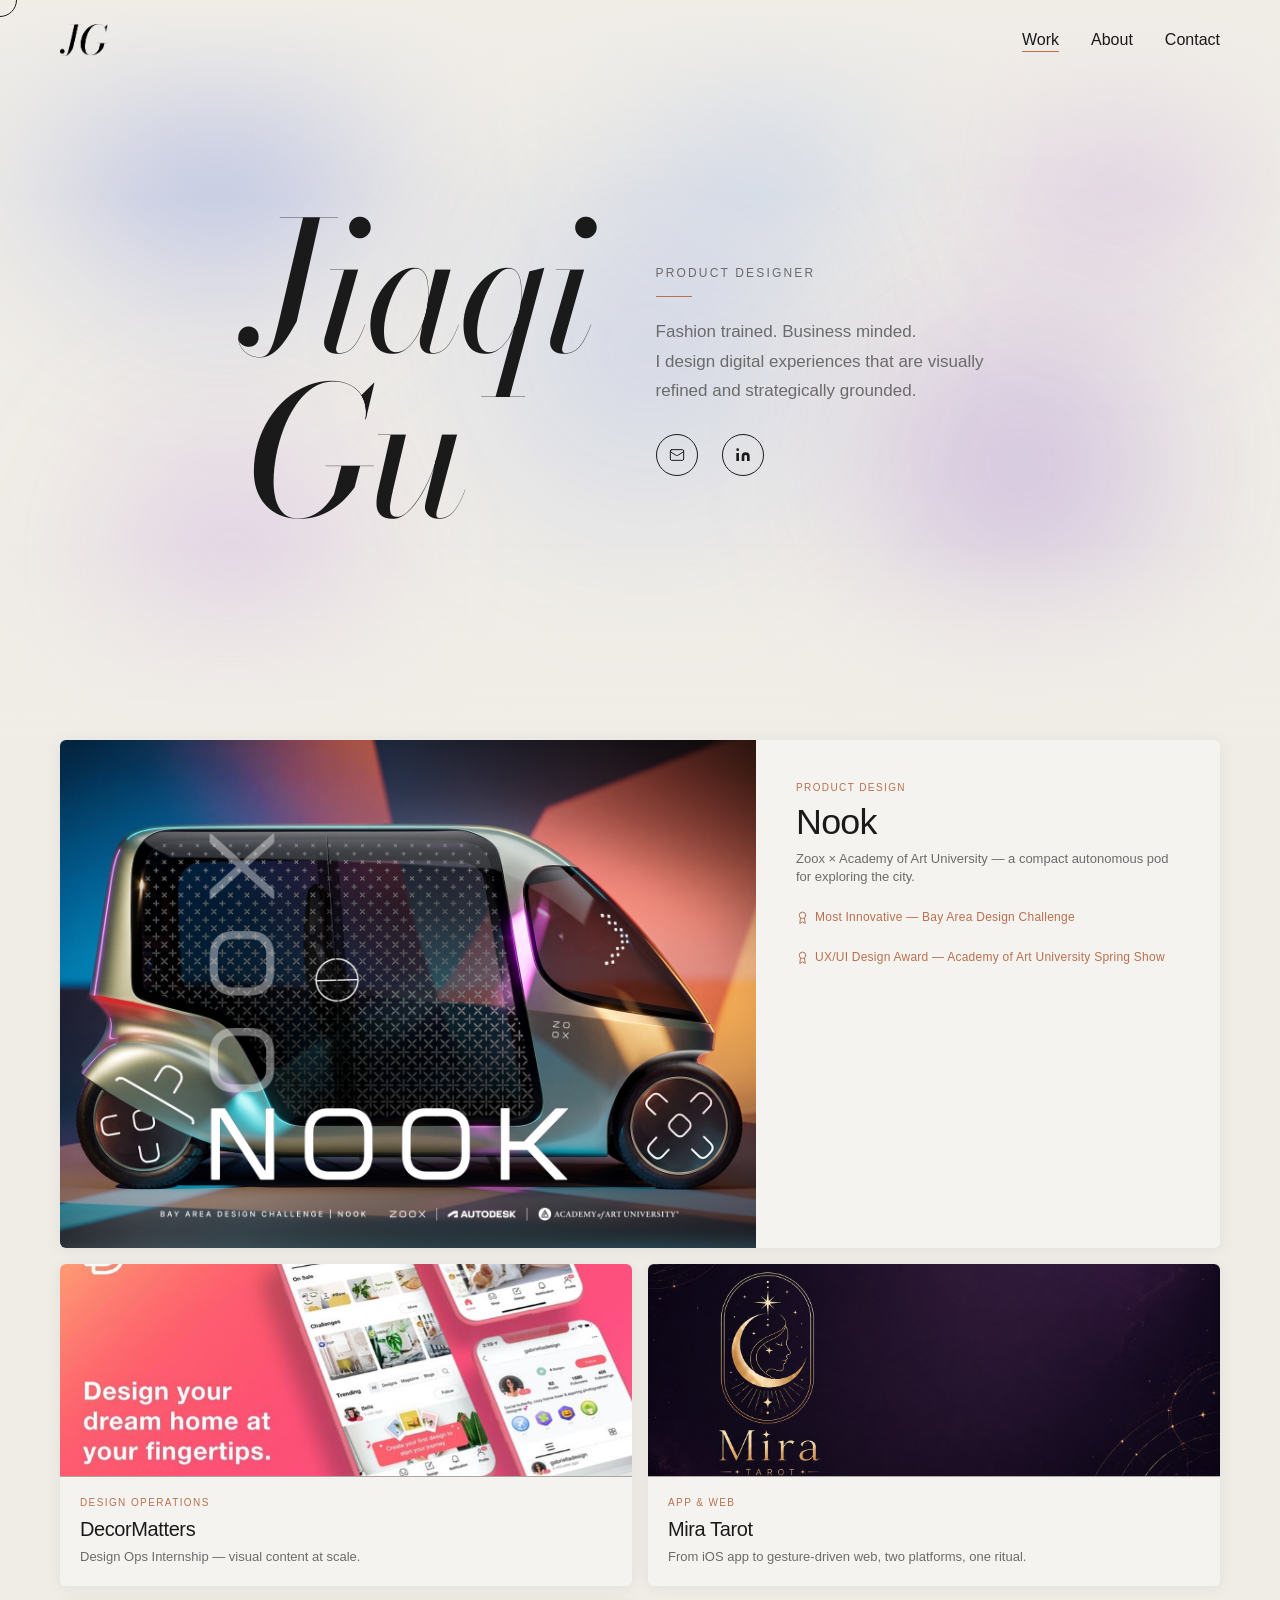
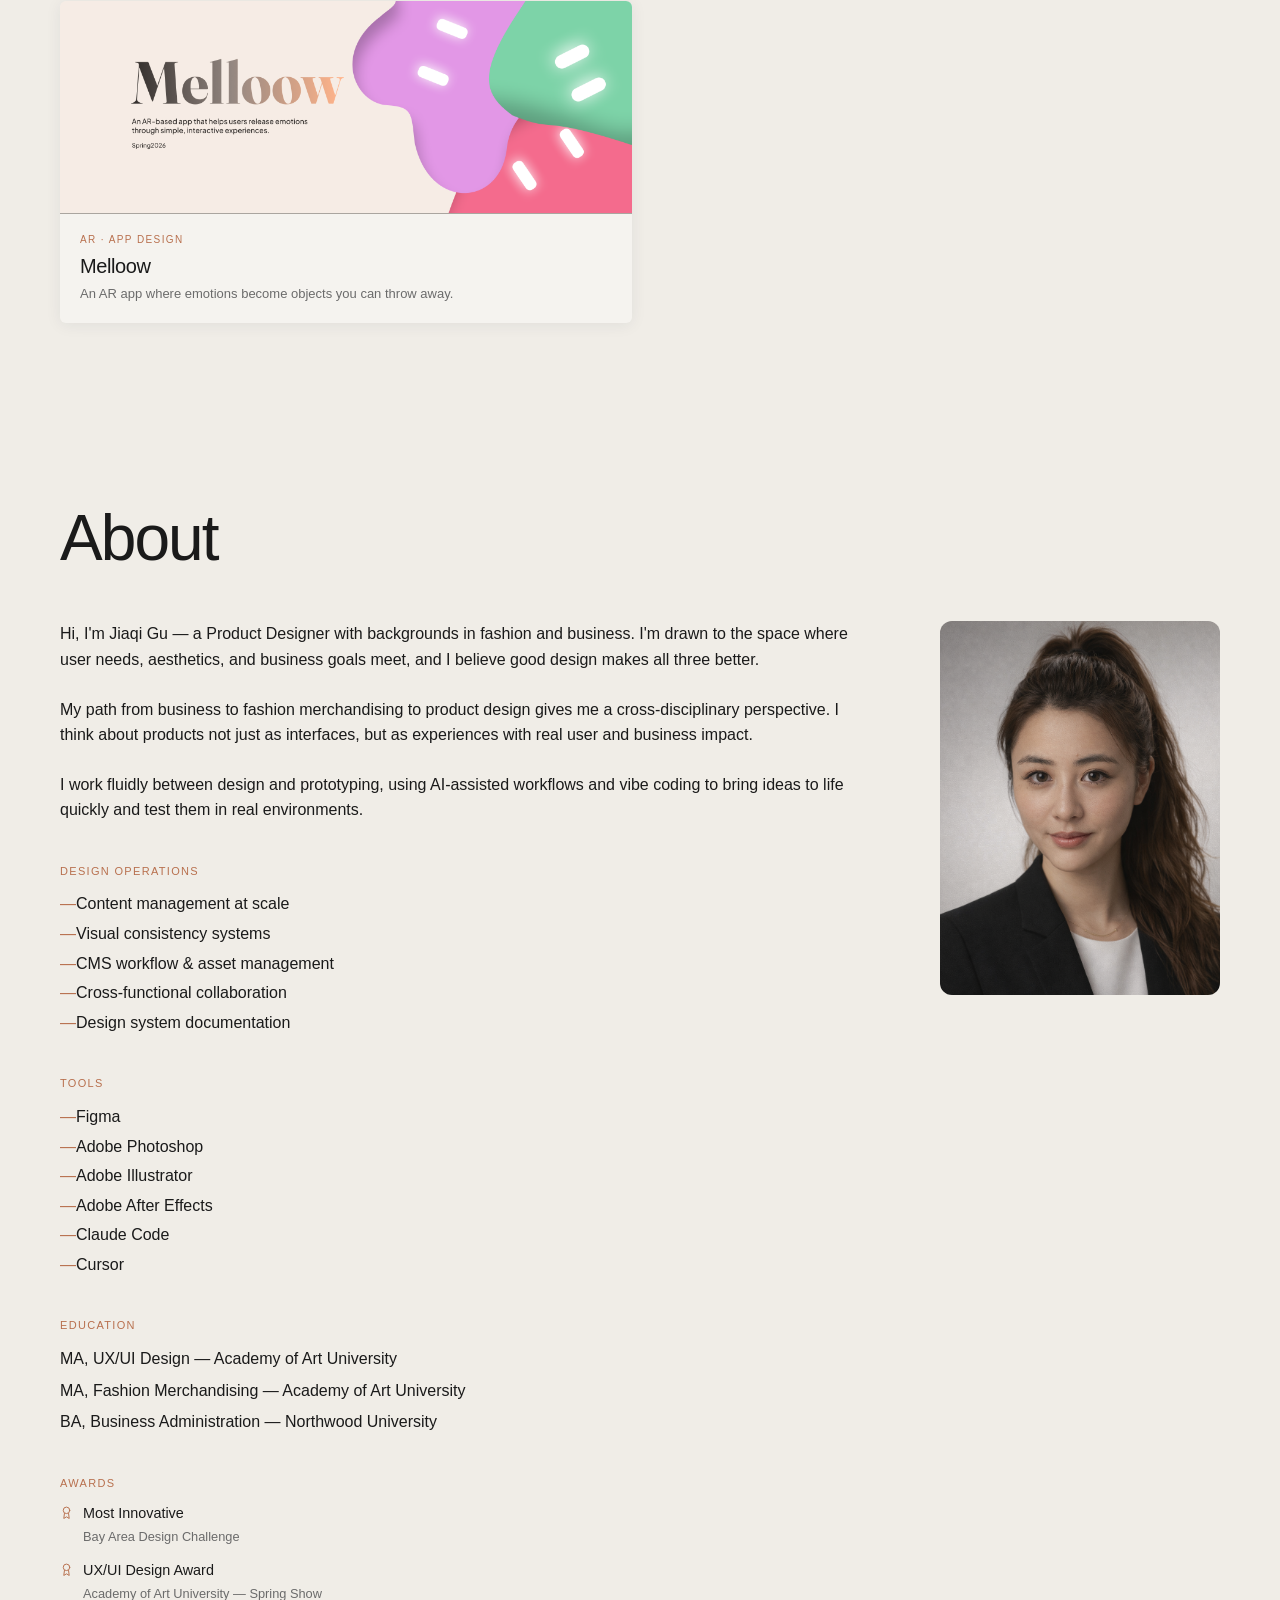
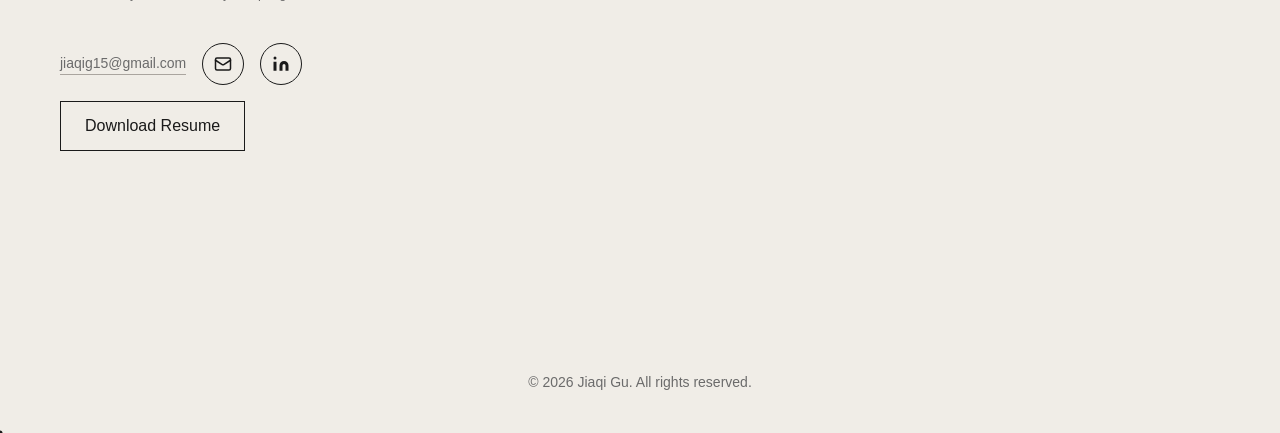
==== index.html @ 01f1fbd5 "Initial commit: portfolio website with hero grass/flower trail effect Co-Authored-By: Claude Sonnet " ====
<!DOCTYPE html>
<html lang="en">
<head>
    <meta charset="UTF-8">
    <meta name="viewport" content="width=device-width, initial-scale=1.0">
    <title>Jiaqi Gu — Product Designer</title>
    <link rel="icon" type="image/png" href="images/favicon.png">
    <link rel="preconnect" href="https://fonts.googleapis.com">
    <link rel="preconnect" href="https://fonts.gstatic.com" crossorigin>
    <link rel="stylesheet" href="https://fonts.googleapis.com/css2?family=Bodoni+Moda:ital,opsz,wght@1,6..96,300;1,6..96,400&display=swap">
<link rel="stylesheet" href="styles.css">
</head>
<body>
    <!-- Navigation -->
    <nav class="navbar">
        <div class="container">
            <div class="nav-brand">
                <a href="index.html"><img src="images/logo.png" alt="Jiaqi Gu" class="nav-logo"></a>
            </div>
            <ul class="nav-menu">
                <li><a href="index.html" class="nav-link" data-section="work">Work</a></li>
                <li><a href="index.html#about" class="nav-link" data-section="about">About</a></li>
                <li><a href="https://mail.google.com/mail/?view=cm&fs=1&to=jiaqig15@gmail.com" target="_blank" class="nav-link">Contact</a></li>
            </ul>
            <div class="hamburger">
                <span></span>
                <span></span>
                <span></span>
            </div>
        </div>
    </nav>

    <!-- Hero (full-width, outside container) -->
    <div class="hero-section">
        <div class="hero-inner container">
                    <div class="hero-left">
                        <h1 class="hero-name">Jiaqi<br>Gu</h1>
                    </div>
                    <div class="hero-right">
                        <p class="hero-role-label">Product Designer</p>
                        <div class="hero-rule"></div>
                        <p class="hero-bio">Fashion trained. Business minded.<br>I design digital experiences that are visually refined and strategically grounded.</p>
                        <div class="social-links">
                            <a href="https://mail.google.com/mail/?view=cm&fs=1&to=jiaqig15@gmail.com" target="_blank" class="about-icon-link" aria-label="Email">
                                <svg width="16" height="16" viewBox="0 0 24 24" fill="none" stroke="currentColor" stroke-width="1.5" stroke-linecap="round" stroke-linejoin="round">
                                    <rect x="2" y="4" width="20" height="16" rx="2"/>
                                    <path d="m22 7-8.97 5.7a1.94 1.94 0 0 1-2.06 0L2 7"/>
                                </svg>
                            </a>
                            <a href="https://www.linkedin.com/in/jiaqi-gu-3b316827a" target="_blank" class="about-icon-link" aria-label="LinkedIn">
                                <svg width="16" height="16" viewBox="0 0 24 24" fill="currentColor">
                                    <path d="M16 8a6 6 0 0 1 6 6v7h-4v-7a2 2 0 0 0-2-2 2 2 0 0 0-2 2v7h-4v-7a6 6 0 0 1 6-6z"/>
                                    <rect x="2" y="9" width="4" height="12"/>
                                    <circle cx="4" cy="4" r="2"/>
                                </svg>
                            </a>
                        </div>
                    </div>
                </div>
        </div>
    </div>

    <!-- Work Section -->
    <main class="work-section" id="work">
        <div class="container">
            <div class="work-list show-all-grid">
                <!-- App Design (featured – full row) -->
                <div class="work-category work-category-featured" data-category="app-design">
                    <h3 class="work-category-title" style="display: none;">App Design</h3>
                    <div class="work-item-full">
                        <article class="work-item work-item-with-media work-item-featured">
                            <a href="project-1.html" class="work-link work-link-row">
                                <div class="work-item-media-container" style="background-image: url('images/zoox.png');"></div>
                                <div class="work-item-content-container work-item-content-featured">
                                    <span class="work-item-tag">Product Design</span>
                                    <h2 class="work-item-title">Nook</h2>
                                    <p class="work-item-subtitle">Zoox × Academy of Art University — a compact autonomous pod for exploring the city.</p>
                                    <div class="work-item-award">
                                        <svg width="13" height="13" viewBox="0 0 24 24" fill="none" stroke="currentColor" stroke-width="1.8" stroke-linecap="round" stroke-linejoin="round"><circle cx="12" cy="8" r="6"/><path d="M8.21 13.89L7 23l5-3 5 3-1.21-9.12"/></svg>
                                        Most Innovative — Bay Area Design Challenge
                                    </div>
                                    <div class="work-item-award">
                                        <svg width="13" height="13" viewBox="0 0 24 24" fill="none" stroke="currentColor" stroke-width="1.8" stroke-linecap="round" stroke-linejoin="round"><circle cx="12" cy="8" r="6"/><path d="M8.21 13.89L7 23l5-3 5 3-1.21-9.12"/></svg>
                                        UX/UI Design Award — Academy of Art University Spring Show
                                    </div>
                                </div>
                            </a>
                        </article>
                    </div>
                </div>

                <!-- Web Design -->
                <div class="work-category" data-category="web-design">
                    <h3 class="work-category-title" style="display: none;">Web Design</h3>
                    <div class="work-item-full">
                        <article class="work-item work-item-with-media">
                            <a href="project-2.html" class="work-link work-link-column">
                                <div class="work-item-media-container" style="background-image: url('images/decormatters.png');"></div>
                                <div class="work-item-content-container">
                                    <span class="work-item-tag">Design Operations</span>
                                    <h2 class="work-item-title">DecorMatters</h2>
                                    <p class="work-item-subtitle">Design Ops Internship — visual content at scale.</p>
                                </div>
                            </a>
                        </article>
                    </div>
                </div>

                <!-- Rebranding -->
                <div class="work-category" data-category="rebranding">
                    <h3 class="work-category-title" style="display: none;">Rebranding</h3>
                    <div class="work-item-full">
                        <article class="work-item work-item-with-media">
                            <a href="project-3.html" class="work-link work-link-column">
                                <div class="work-item-media-container" style="background-image: url('images/tarot.png');"></div>
                                <div class="work-item-content-container">
                                    <span class="work-item-tag">App & Web</span>
                                    <h2 class="work-item-title">Mira Tarot</h2>
                                    <p class="work-item-subtitle">From iOS app to gesture-driven web, two platforms, one ritual.</p>
                                </div>
                            </a>
                        </article>
                    </div>
                </div>

                <!-- Web Design 2 -->
                <div class="work-category" data-category="web-design">
                    <h3 class="work-category-title" style="display: none;">Web Design</h3>
                    <div class="work-item-full">
                        <article class="work-item work-item-with-media">
                            <a href="project-4.html" class="work-link work-link-column">
                                <div class="work-item-media-container" style="background-image: url('images/emotional.png');"></div>
                                <div class="work-item-content-container">
                                    <span class="work-item-tag">AR · App Design</span>
                                    <h2 class="work-item-title">Melloow</h2>
                                    <p class="work-item-subtitle">An AR app where emotions become objects you can throw away.</p>
                                </div>
                            </a>
                        </article>
                    </div>
                </div>

            </div>
        </div>
    </main>

    <!-- About Section -->
    <section class="page-section" id="about">
        <div class="container">
            <h1 class="page-title about-fade" style="transition-delay:0s">About</h1>

            <div class="about-layout">
                <div class="about-text-col">
                    <p class="about-text about-fade" style="transition-delay:0.15s">
                        Hi, I'm Jiaqi Gu — a Product Designer with backgrounds in fashion and business. I'm drawn to the space where user needs, aesthetics, and business goals meet, and I believe good design makes all three better.
                    </p>
                    <p class="about-text about-fade" style="transition-delay:0.25s">
                        My path from business to fashion merchandising to product design gives me a cross-disciplinary perspective. I think about products not just as interfaces, but as experiences with real user and business impact.
                    </p>
                    <p class="about-text about-fade" style="transition-delay:0.35s">
                        I work fluidly between design and prototyping, using AI-assisted workflows and vibe coding to bring ideas to life quickly and test them in real environments.
                    </p>

                    <div class="about-section about-fade" style="transition-delay:0.45s">
                        <p class="about-section-label">Design Operations</p>
                        <ul class="about-tools-list">
                            <li>Content management at scale</li>
                            <li>Visual consistency systems</li>
                            <li>CMS workflow & asset management</li>
                            <li>Cross-functional collaboration</li>
                            <li>Design system documentation</li>
                        </ul>
                    </div>

                    <div class="about-section about-fade" style="transition-delay:0.45s">
                        <p class="about-section-label">Tools</p>
                        <ul class="about-tools-list">
                            <li>Figma</li>
                            <li>Adobe Photoshop</li>
                            <li>Adobe Illustrator</li>
                            <li>Adobe After Effects</li>
                            <li>Claude Code</li>
                            <li>Cursor</li>
                        </ul>
                    </div>

                    <div class="about-section about-fade" style="transition-delay:0.55s">
                        <p class="about-section-label">Education</p>
                        <p class="about-edu-item">MA, UX/UI Design — Academy of Art University</p>
                        <p class="about-edu-item">MA, Fashion Merchandising — Academy of Art University</p>
                        <p class="about-edu-item">BA, Business Administration — Northwood University</p>
                    </div>

                    <div class="about-section about-fade" style="transition-delay:0.60s">
                        <p class="about-section-label">Awards</p>
                        <div class="about-award-item">
                            <svg width="13" height="13" viewBox="0 0 24 24" fill="none" stroke="var(--accent)" stroke-width="1.8" stroke-linecap="round" stroke-linejoin="round"><circle cx="12" cy="8" r="6"/><path d="M8.21 13.89L7 23l5-3 5 3-1.21-9.12"/></svg>
                            <div>
                                <p class="about-award-title">Most Innovative</p>
                                <p class="about-award-sub">Bay Area Design Challenge</p>
                            </div>
                        </div>
                        <div class="about-award-item">
                            <svg width="13" height="13" viewBox="0 0 24 24" fill="none" stroke="var(--accent)" stroke-width="1.8" stroke-linecap="round" stroke-linejoin="round"><circle cx="12" cy="8" r="6"/><path d="M8.21 13.89L7 23l5-3 5 3-1.21-9.12"/></svg>
                            <div>
                                <p class="about-award-title">UX/UI Design Award</p>
                                <p class="about-award-sub">Academy of Art University — Spring Show</p>
                            </div>
                        </div>
                    </div>

                    <div class="about-contact about-fade" style="transition-delay:0.65s">
                        <a href="https://mail.google.com/mail/?view=cm&fs=1&to=jiaqig15@gmail.com" target="_blank" class="about-email">jiaqig15@gmail.com</a>
                        <a href="https://mail.google.com/mail/?view=cm&fs=1&to=jiaqig15@gmail.com" target="_blank" class="about-icon-link" aria-label="Email">
                            <svg width="18" height="18" viewBox="0 0 24 24" fill="none" stroke="currentColor" stroke-width="2" stroke-linecap="round" stroke-linejoin="round">
                                <rect x="2" y="4" width="20" height="16" rx="2"/>
                                <path d="m22 7-8.97 5.7a1.94 1.94 0 0 1-2.06 0L2 7"/>
                            </svg>
                        </a>
                        <a href="https://www.linkedin.com/in/jiaqi-gu-3b316827a" target="_blank" class="about-icon-link" aria-label="LinkedIn">
                            <svg width="18" height="18" viewBox="0 0 24 24" fill="currentColor">
                                <path d="M16 8a6 6 0 0 1 6 6v7h-4v-7a2 2 0 0 0-2-2 2 2 0 0 0-2 2v7h-4v-7a6 6 0 0 1 6-6z"/>
                                <rect x="2" y="9" width="4" height="12"/>
                                <circle cx="4" cy="4" r="2"/>
                            </svg>
                        </a>
                    </div>

                    <div class="resume-download about-fade" style="transition-delay:0.75s">
                        <a href="images/jiaqi_gu_resume.pdf" class="btn" download>Download Resume</a>
                    </div>
                </div>
                <div class="about-photo-col about-fade" style="transition-delay:0.25s">
                    <img src="images/me.PNG" alt="Jiaqi Gu" class="about-photo">
                </div>
            </div>
        </div>
    </section>

    <!-- Footer -->
    <footer class="footer">
        <div class="container">
            <p>© <span id="current-year">2024</span> Jiaqi Gu. All rights reserved.</p>
        </div>
    </footer>

    <script src="script.js"></script>
</body>
</html>
---- styles.css ----
/* Awards list in About */
.about-award-item {
    display: flex;
    align-items: flex-start;
    gap: 10px;
    margin-bottom: 14px;
}

.about-award-item svg {
    margin-top: 3px;
    flex-shrink: 0;
}

.about-award-title {
    font-size: 0.9rem;
    font-weight: 500;
    color: var(--text-primary);
    margin-bottom: 2px;
}

.about-award-sub {
    font-size: 0.8rem;
    color: var(--text-secondary);
}

/* Custom cursor */
body, a, button { cursor: none; }

.cursor-dot {
    position: fixed;
    width: 5px;
    height: 5px;
    background: var(--text-primary);
    border-radius: 50%;
    pointer-events: none;
    z-index: 9999;
    transform: translate(-50%, -50%);
    transition: opacity 0.3s, transform 0.15s ease;
}

.cursor-dot.hidden { transform: translate(-50%, -50%) scale(0); }

.cursor-ring {
    position: fixed;
    width: 34px;
    height: 34px;
    border: 1.5px solid var(--text-primary);
    border-radius: 50%;
    pointer-events: none;
    z-index: 9998;
    transform: translate(-50%, -50%);
    display: flex;
    align-items: center;
    justify-content: center;
    overflow: hidden;
    transition: width  0.35s cubic-bezier(0.23, 1, 0.32, 1),
                height 0.35s cubic-bezier(0.23, 1, 0.32, 1),
                background 0.35s ease,
                border-color 0.35s ease,
                opacity 0.3s;
}

.cursor-ring.view {
    width: 80px;
    height: 80px;
    background: transparent;
}

.cursor-ring.hover {
    width: 48px;
    height: 48px;
}

.cursor-label {
    font-size: 11px;
    font-weight: 500;
    letter-spacing: 0.06em;
    color: var(--text-primary);
    opacity: 0;
    transition: opacity 0.2s ease;
    white-space: nowrap;
    text-transform: uppercase;
}

.cursor-ring.view .cursor-label { opacity: 1; }

/* Award badge on work card */
.work-item-award {
    display: inline-flex;
    align-items: center;
    gap: 6px;
    margin-top: 16px;
    font-size: 0.75rem;
    color: var(--accent);
    letter-spacing: 0.02em;
}

/* Particle canvas */
.particle-canvas {
    position: absolute;
    inset: 0;
    pointer-events: none;
    z-index: 2;
}

/* Holographic shimmer overlay */
.holo-overlay {
    position: absolute;
    inset: 0;
    pointer-events: none;
    opacity: 0;
    border-radius: inherit;
    z-index: 2;
    mix-blend-mode: screen;
    transition: opacity 0.4s ease;
}

/* Card 3D tilt */
.work-item {
    will-change: transform;
    transform-style: preserve-3d;
}

.card-shine {
    position: absolute;
    inset: 0;
    border-radius: inherit;
    pointer-events: none;
    opacity: 0;
    transition: opacity 0.35s ease;
    z-index: 3;
}

/* Reset and Base Styles */
* {
    margin: 0;
    padding: 0;
    box-sizing: border-box;
}

@keyframes pageFadeIn {
    from { opacity: 0; }
    to   { opacity: 1; }
}

body {
    animation: pageFadeIn 0.25s ease;
}


:root {
    /* Color Variables */
    --text-primary: #1A1A1A;
    --text-secondary: #6B6B6B;
    --text-light: #AAA59F;
    --bg-primary: #F0EDE7;
    --accent: #B8704E;
    
    /* Font Variables */
    --font-heading: 'Geist', -apple-system, BlinkMacSystemFont, 'Segoe UI', Roboto, sans-serif;
    --font-body: 'Geist', -apple-system, BlinkMacSystemFont, 'Segoe UI', Roboto, 'Helvetica Neue', Arial, sans-serif;
}


html {
    scroll-behavior: smooth;
}

body {
    font-family: var(--font-body);
    color: var(--text-primary);
    line-height: 1.5;
    background-color: var(--bg-primary);
    font-size: 16px;
    -webkit-font-smoothing: antialiased;
    -moz-osx-font-smoothing: grayscale;
}

/* Headings use Space Grotesk */
h1, h2, h3, h4, h5, h6,
.work-title,
.page-title,
.project-detail-title,
.project-section-title,
.nav-brand,
.work-item-title,
.work-category-title {
    font-family: var(--font-heading);
}

.container {
    max-width: 1200px;
    margin: 0 auto;
    padding: 0 20px;
}

/* Navigation */
.navbar {
    position: fixed;
    top: 0;
    left: 0;
    right: 0;
    background-color: transparent;
    z-index: 1000;
    padding: 24px 0;
    border-bottom: 1px solid transparent;
    transition: background-color 0.4s ease, border-color 0.3s ease;
}

@media (hover: none) {
    .navbar {
        background-color: rgba(248, 244, 240, 0.75);
        backdrop-filter: blur(12px);
        -webkit-backdrop-filter: blur(12px);
    }
}

.navbar.scrolled {
    background-color: var(--bg-primary);
    border-bottom-color: rgba(26, 26, 26, 0.1);
}

.navbar .container {
    display: flex;
    justify-content: space-between;
    align-items: center;
    padding: 0 20px;
}

.nav-brand {
    font-size: 16px;
    font-weight: 400;
    display: flex;
    align-items: center;
    gap: 16px;
}

.nav-brand a {
    color: var(--text-primary);
    text-decoration: none;
    display: flex;
    align-items: center;
}

.nav-logo {
    height: 32px;
    width: auto;
    display: block;
}


.nav-menu {
    display: flex;
    list-style: none;
    gap: 32px;
}

.nav-link {
    text-decoration: none;
    color: var(--text-primary);
    font-weight: 400;
    font-size: 16px;
    position: relative;
}

.nav-link::after {
    content: '';
    position: absolute;
    bottom: -4px;
    left: 0;
    width: 0;
    height: 1px;
    background-color: var(--text-primary);
    transition: width 0.2s ease;
}

.nav-link:hover::after,
.nav-link.active::after {
    width: 100%;
    background-color: var(--accent);
}

.hamburger {
    display: none;
    flex-direction: column;
    cursor: pointer;
    gap: 4px;
}

.hamburger span {
    width: 24px;
    height: 1px;
    background-color: var(--text-primary);
    transition: all 0.3s ease;
}

/* Page fade-in on load */
main {
    animation: page-fade-in 0.35s ease both;
}

@keyframes page-fade-in {
    from { opacity: 0; }
    to   { opacity: 1; }
}

/* Work Section */
.work-section {
    padding-top: 0;
    padding-bottom: 80px;
}

.hero-section {
    display: flex;
    align-items: center;
    margin-bottom: 0;
    min-height: calc(100svh - 160px);
    padding: 100px 0 100px;
    position: relative;
    z-index: 0;
    overflow: hidden;
}

.hero-section::before {
    content: '';
    position: absolute;
    top: 0;
    left: 0;
    right: 0;
    height: 200px;
    background: linear-gradient(to bottom, var(--bg-primary), transparent);
    pointer-events: none;
    z-index: 4;
}

.hero-section::after {
    content: '';
    position: absolute;
    bottom: 0;
    left: 0;
    right: 0;
    height: 200px;
    background: linear-gradient(to bottom, transparent, var(--bg-primary));
    pointer-events: none;
    z-index: 4;
}

.hero-inner {
    display: grid;
    grid-template-columns: auto 380px;
    align-items: center;
    justify-content: center;
    gap: 64px;
    width: 100%;
    position: relative;
    z-index: 3;
}

.hero-name {
    font-family: 'Bodoni Moda', Georgia, serif;
    font-style: italic;
    font-weight: 300;
    font-size: clamp(80px, 14vw, 180px);
    line-height: 0.92;
    letter-spacing: -0.02em;
    color: var(--text-primary);
    animation: fade-up 0.6s ease 0.05s both;
}

.hero-role-label {
    font-size: 12px;
    font-weight: 400;
    letter-spacing: 0.18em;
    text-transform: uppercase;
    color: var(--text-secondary);
    margin-bottom: 14px;
    animation: fade-up 0.6s ease 0.2s both;
}

.hero-rule {
    width: 36px;
    height: 1px;
    background: var(--accent);
    margin-bottom: 20px;
    animation: fade-up 0.6s ease 0.28s both;
}

.hero-bio {
    font-size: 17px;
    font-weight: 400;
    color: var(--text-secondary);
    line-height: 1.75;
    margin-bottom: 28px;
    animation: fade-up 0.6s ease 0.35s both;
}

.hero-right .social-links {
    animation: fade-up 0.6s ease 0.5s both;
    justify-content: flex-start;
    margin-bottom: 0;
}

/* Gradient mesh blobs */
.hero-blob {
    position: absolute;
    border-radius: 50%;
    pointer-events: none;
    filter: blur(72px);
    z-index: 0;
    transition: filter 0.6s ease;
}

.hero-section.blob-hover .hero-blob {
    filter: blur(44px);
}

.hero-glow {
    position: absolute;
    width: 480px;
    height: 480px;
    border-radius: 50%;
    background: radial-gradient(circle, rgba(80, 110, 220, 0.10) 0%, transparent 70%);
    pointer-events: none;
    transform: translate(-50%, -50%);
    transition: opacity 0.3s ease;
    opacity: 0;
    z-index: 0;
}


.hero-content {
    max-width: 640px;
    text-align: center;
    position: relative;
    z-index: 1;
    display: none;
}

@keyframes fade-up {
    from {
        opacity: 0;
        transform: translateY(20px);
    }
    to {
        opacity: 1;
        transform: translateY(0);
    }
}

.hero-content .work-intro-name {
    animation: fade-up 0.6s ease both;
    animation-delay: 0.05s;
}

.hero-content .work-intro-role {
    animation: fade-up 0.6s ease both;
    animation-delay: 0.2s;
}

.hero-content .work-intro {
    animation: fade-up 0.6s ease both;
    animation-delay: 0.35s;
}

.hero-content .social-links {
    animation: fade-up 0.6s ease both;
    animation-delay: 0.5s;
}

.work-intro-name {
    margin-bottom: 12px;
}

.work-intro-role {
    font-size: 13px;
    font-weight: 400;
    text-transform: uppercase;
    letter-spacing: 0.12em;
    color: var(--text-secondary);
    margin-bottom: 24px;
}

p.work-intro-name strong {
    font-size: 80px;
    font-weight: 700;
    letter-spacing: -0.03em;
    line-height: 1.1;
}

.hero-photo {
    width: 300px;
    height: 300px;
    border-radius: 50%;
    object-fit: cover;
    display: block;
}

.work-title {
    font-size: 64px;
    font-weight: 400;
    margin-bottom: 24px;
    letter-spacing: -0.03em;
    line-height: 1.1;
}

.work-intro {
    font-size: 20px;
    color: var(--text-primary);
    margin-bottom: 16px;
    line-height: 1.6;
    max-width: 600px;
}

.work-intro:last-child {
    margin-bottom: 32px;
}

.work-intro strong {
    font-weight: 700;
    font-size: 20px;
}


.work-category {
    transition: opacity 0.3s ease, transform 0.3s ease;
}

.work-list {
    display: flex;
    flex-direction: column;
    gap: 48px;
}

.work-list.show-all-grid {
    display: grid !important;
    grid-template-columns: 1fr 1fr !important;
    gap: 16px !important;
}

.work-list.show-all-grid > .work-category {
    display: contents !important;
}

.work-list.show-all-grid .work-item-full,
.work-list.show-all-grid .work-category-items {
    display: contents !important;
    grid-template-columns: none !important;
    gap: 0 !important;
}

.work-list.show-all-grid article {
    display: block !important;
    width: 100% !important;
    height: 100% !important;
    grid-column: auto !important;
    grid-row: auto !important;
}

.work-list.show-all-grid .work-item {
    width: 100% !important;
    height: 100% !important;
}

.work-list.show-all-grid .work-item-featured {
    aspect-ratio: unset !important;
}

.work-item-content-featured {
    border-top: none !important;
}

.work-category {
    width: 100%;
}

.work-category-title {
    font-size: 18px;
    font-weight: 600;
    color: var(--text-primary);
    margin-bottom: 24px;
    text-transform: uppercase;
    letter-spacing: 0.1em;
}

.work-category-items {
    display: grid;
    grid-template-columns: 1fr 1fr;
    gap: 24px;
    align-items: stretch;
}

.work-list.show-all-grid .work-category-items {
    display: contents !important;
    grid-template-columns: none;
}

.work-item-full {
    display: grid;
    grid-template-columns: 1fr 1fr;
    gap: 24px;
}

.work-list.show-all-grid .work-item-full {
    display: contents !important;
    grid-template-columns: none;
}

.work-item-full > article {
    grid-column: 1;
    width: 100%;
    max-width: none;
}

.work-list.show-all-grid .work-item-full > article {
    grid-column: auto !important;
}

.work-item {
    padding: 40px;
    border: none;
    aspect-ratio: 5 / 6;
    display: flex;
    align-items: center;
    justify-content: center;
    transition: opacity 0.2s ease;
    width: 100%;
    position: relative;
    overflow: hidden;
}

.work-item:hover {
    opacity: 0.6;
}

.work-item.tilt-enabled:hover {
    opacity: 1;
}

@media (hover: none) {
    .work-item:active {
        transform: scale(0.97);
        transition: transform 0.12s ease;
    }
}

.work-item-with-media:hover {
    opacity: 1;
}

.work-item-with-media:hover .work-item-media-container {
    transform: scale(1.04);
}

.work-link {
    text-decoration: none;
    color: var(--text-primary);
    display: flex;
    align-items: center;
    justify-content: center;
    width: 100%;
    height: 100%;
    text-align: center;
}

.work-item-title {
    font-size: 18px;
    font-weight: 400;
    letter-spacing: -0.02em;
    line-height: 1.4;
    text-align: center;
    margin: 0;
    width: 100%;
}

/* Page Sections */
.page-section {
    padding-top: 100px;
    padding-bottom: 80px;
}

/* About section entrance animation */
.about-fade {
    opacity: 0;
    transform: translateY(20px);
    transition: opacity 0.6s ease, transform 0.6s ease;
}

.about-fade.visible {
    opacity: 1;
    transform: translateY(0);
}

.page-title {
    font-size: 64px;
    font-weight: 400;
    margin-bottom: 48px;
    letter-spacing: -0.03em;
    line-height: 1.1;
}

/* About Section */
.about-layout {
    display: grid;
    grid-template-columns: 1fr 280px;
    gap: 80px;
    align-items: start;
}

.about-photo {
    width: 100%;
    aspect-ratio: 3 / 4;
    object-fit: cover;
    object-position: top;
    display: block;
    border-radius: 12px;
}

.about-text {
    font-size: 16px;
    color: var(--text-primary);
    margin-bottom: 24px;
    line-height: 1.6;
}

.about-text:last-child {
    margin-bottom: 0;
}

.about-section {
    margin-top: 40px;
}

.about-section-label {
    font-size: 11px;
    font-weight: 400;
    text-transform: uppercase;
    letter-spacing: 0.12em;
    color: var(--accent);
    margin-bottom: 12px;
}

.about-tools-list {
    list-style: none;
    padding: 0;
    margin: 0;
}

.about-tools-list li {
    font-size: 16px;
    color: var(--text-primary);
    line-height: 1.6;
    padding-left: 16px;
    position: relative;
    margin-bottom: 4px;
}

.about-tools-list li::before {
    content: '—';
    position: absolute;
    left: 0;
    color: var(--accent);
}

.about-edu-item {
    font-size: 16px;
    color: var(--text-primary);
    line-height: 1.6;
    margin-bottom: 6px;
}

.about-edu-item:last-child {
    margin-bottom: 0;
}

.social-links {
    display: flex;
    gap: 24px;
    align-items: center;
    justify-content: center;
    margin-bottom: 48px;
}

.social-text-link {
    font-size: 14px;
    color: var(--text-primary);
    text-decoration: none;
    position: relative;
    transition: opacity 0.2s ease;
}

.social-text-link:hover {
    opacity: 0.6;
}

.social-text-link::after {
    content: '';
    position: absolute;
    bottom: -2px;
    left: 0;
    width: 0;
    height: 1px;
    background-color: var(--text-primary);
    transition: width 0.2s ease;
}

.social-text-link:hover::after {
    width: 100%;
}

.about-contact {
    display: flex;
    align-items: center;
    gap: 16px;
    margin-top: 40px;
}

.about-email {
    font-size: 14px;
    color: var(--text-secondary);
    text-decoration: none;
    border-bottom: 1px solid var(--text-light);
    transition: color 0.2s ease, border-color 0.2s ease;
}

.about-email:hover {
    color: var(--accent);
    border-bottom-color: var(--accent);
}

.about-icon-link {
    display: flex;
    align-items: center;
    justify-content: center;
    width: 42px;
    height: 42px;
    border: 1px solid var(--text-primary);
    border-radius: 50%;
    color: var(--text-primary);
    text-decoration: none;
    transition: background-color 0.2s ease, color 0.2s ease;
}

.about-icon-link:hover {
    background-color: var(--text-primary);
    color: var(--bg-primary);
}

.resume-download {
    margin-top: 16px;
}

@media (max-width: 768px) {
    .about-layout {
        grid-template-columns: 1fr;
        gap: 40px;
    }

    .about-photo-col {
        order: -1;
        display: flex;
        justify-content: center;
    }

    .about-photo {
        width: 160px;
        aspect-ratio: 1;
        border-radius: 50%;
    }
}



/* Buttons */
.btn {
    display: inline-block;
    padding: 12px 24px;
    text-decoration: none;
    font-weight: 400;
    font-size: 16px;
    color: var(--text-primary);
    border: 1px solid var(--text-primary);
    background-color: transparent;
    transition: background-color 0.22s ease, color 0.22s ease, transform 0.22s ease;
}

.btn:hover {
    background-color: var(--text-primary);
    color: var(--bg-primary);
    transform: translateY(-2px);
}

/* Project Detail Section */
.project-detail-section {
    padding-top: 100px;
    padding-bottom: 80px;
}

.project-detail-section .container {
    display: flex;
    flex-direction: column;
    align-items: center;
}

.project-back {
    margin-bottom: 40px;
    align-self: flex-start;
    width: 100%;
    text-align: left;
}

.back-link {
    font-size: 16px;
    color: var(--text-primary);
    text-decoration: none;
    position: relative;
}

.back-link::after {
    content: '';
    position: absolute;
    bottom: -2px;
    left: 0;
    width: 0;
    height: 1px;
    background-color: var(--text-primary);
    transition: width 0.2s ease;
}

.back-link:hover::after {
    width: 100%;
}

.project-header {
    margin-bottom: 64px;
    text-align: center;
    width: 100%;
}

.project-detail-title {
    font-size: 64px;
    font-weight: 400;
    margin-bottom: 16px;
    letter-spacing: -0.03em;
    line-height: 1.1;
    text-align: center;
}

.project-detail-subtitle {
    font-size: 18px;
    color: var(--text-secondary);
    font-weight: 400;
    letter-spacing: -0.01em;
}

.project-content {
    max-width: 100%;
    width: 100%;
    text-align: center;
}

.project-image-full {
    width: 100%;
    margin-bottom: 64px;
}

.project-image-placeholder {
    width: 100%;
    height: 400px;
    background-color: #f5f5f5;
    display: flex;
    align-items: center;
    justify-content: center;
    color: var(--text-secondary);
    font-size: 18px;
}

.project-text {
    margin-bottom: 64px;
}

.project-section-title {
    font-size: 22px;
    font-weight: 400;
    margin-bottom: 24px;
    margin-top: 48px;
    letter-spacing: -0.02em;
    text-align: center;
}

.project-section-title:first-child {
    margin-top: 0;
}

.project-paragraph {
    font-size: 16px;
    color: var(--text-primary);
    line-height: 1.6;
    margin-bottom: 24px;
    text-align: left;
}

.project-paragraph:last-child {
    margin-bottom: 0;
}

.project-list {
    font-size: 16px;
    color: var(--text-primary);
    line-height: 1.6;
    margin-bottom: 24px;
    text-align: left;
    padding-left: 24px;
    list-style-type: disc;
}

.project-list li {
    margin-bottom: 8px;
}

.project-list li:last-child {
    margin-bottom: 0;
}

.project-meta {
    display: grid;
    grid-template-columns: repeat(auto-fit, minmax(150px, 1fr));
    gap: 32px;
    padding-top: 48px;
    width: 100%;
    border-top: 1px solid var(--text-primary);
    margin-bottom: 64px;
    width: 100%;
    max-width: 100%;
    text-align: center;
}

.project-meta-item h3 {
    font-size: 16px;
    font-weight: 400;
    color: var(--text-secondary);
    margin-bottom: 8px;
    text-transform: uppercase;
    letter-spacing: 0.05em;
}

.project-meta-item p {
    font-size: 16px;
    color: var(--text-primary);
    line-height: 1.5;
}

.project-navigation {
    display: flex;
    justify-content: space-between;
    padding-top: 48px;
    border-top: 1px solid var(--text-primary);
    width: 100%;
    max-width: 700px;
}

.project-nav-link {
    font-size: 16px;
    color: var(--text-primary);
    text-decoration: none;
    position: relative;
}

.project-nav-link::after {
    content: '';
    position: absolute;
    bottom: -2px;
    left: 0;
    width: 0;
    height: 1px;
    background-color: var(--text-primary);
    transition: width 0.2s ease;
}

.project-nav-link:hover::after {
    width: 100%;
}

/* Back to Top */
.back-to-top {
    position: fixed;
    bottom: 32px;
    right: 32px;
    width: 48px;
    height: 48px;
    display: flex;
    align-items: center;
    justify-content: center;
    background-color: var(--text-primary);
    color: var(--bg-primary);
    border: none;
    border-radius: 50%;
    cursor: pointer;
    z-index: 999;
    opacity: 0;
    visibility: hidden;
    transition: opacity 0.3s ease, visibility 0.3s ease, transform 0.2s ease;
    box-shadow: 0 2px 12px rgba(0, 0, 0, 0.15);
}

.back-to-top.visible {
    opacity: 1;
    visibility: visible;
}

.back-to-top:hover {
    transform: translateY(-2px);
}

.back-to-top svg {
    width: 20px;
    height: 20px;
}

/* Footer */
.footer {
    padding: 60px 0 40px;
    margin-top: 80px;
    border-top: 1px solid transparent;
}

.footer p {
    font-size: 14px;
    color: var(--text-secondary);
    text-align: center;
}

/* Responsive Design */
@media (max-width: 768px) {
    .nav-menu {
        position: fixed;
        left: -100%;
        top: 72px;
        flex-direction: column;
        background-color: var(--bg-primary);
        width: 100%;
        padding: 24px;
        transition: left 0.3s ease;
        gap: 24px;
    }

    .nav-menu.active {
        left: 0;
    }

    .hamburger {
        display: flex;
    }

    .hamburger.active span:nth-child(1) {
        transform: rotate(45deg) translate(5px, 5px);
    }

    .hamburger.active span:nth-child(2) {
        opacity: 0;
    }

    .hamburger.active span:nth-child(3) {
        transform: rotate(-45deg) translate(7px, -6px);
    }

    .work-title,
    .page-title {
        font-size: 48px;
    }

    .work-list {
        gap: 32px;
    }

    .work-category-items {
        grid-template-columns: 1fr;
        gap: 24px;
    }

    .work-item-full {
        grid-template-columns: 1fr;
    }

    .work-item-full > article {
        grid-column: 1;
        width: 100%;
    }

    .resume-item-header {
        flex-direction: column;
        align-items: flex-start;
        gap: 8px;
    }

    .container {
        padding: 0 20px;
    }

    .work-section,
    .page-section {
        padding-top: 80px;
        padding-bottom: 60px;
    }

    .project-detail-title {
        font-size: 40px;
    }

    .project-image-placeholder {
        height: 300px;
    }

    .project-meta {
        grid-template-columns: 1fr;
        gap: 24px;
    }

    .project-navigation {
        flex-direction: column;
        gap: 16px;
    }
}

@media (max-width: 480px) {
    .work-title,
    .page-title {
        font-size: 40px;
    }

    .work-item {
        padding: 30px 20px;
    }
}

/* Project with Image/Video Layout */
.work-item-coming-soon {
    border-radius: 6px;
    border: 1.5px dashed var(--text-secondary);
    display: flex;
    align-items: center;
    justify-content: center;
    height: 100%;
    opacity: 0.45;
}

.coming-soon-content {
    text-align: center;
}

.coming-soon-label {
    font-size: 14px;
    letter-spacing: 0.08em;
    color: var(--text-secondary);
    margin: 0;
}

.work-item-with-media {
    padding: 0;
    flex-direction: column;
    overflow: hidden;
    display: flex;
    height: 100%;
    border-radius: 6px;
    background-color: rgba(255, 255, 255, 0.35);
    box-shadow: 0 2px 16px rgba(33, 40, 66, 0.07);
    transition: transform 0.3s ease, box-shadow 0.3s ease;
}


.work-item-media-container {
    width: 100%;
    height: 70%;
    background-size: cover;
    background-repeat: no-repeat;
    background-position: center;
    position: relative;
    overflow: hidden;
    transition: transform 0.4s ease;
}

.work-item-media-container video {
    width: 100%;
    height: 100%;
    object-fit: cover;
    display: block;
    position: absolute;
    top: 0;
    left: 0;
}

.work-item-content-container {
    width: 100%;
    height: 30%;
    min-height: 110px;
    display: flex;
    flex-direction: column;
    align-items: flex-start;
    justify-content: flex-start;
    padding: 18px 20px;
    gap: 6px;
    box-sizing: border-box;
    border-top: 1px solid var(--text-light);
}

.work-item-tag {
    font-size: 10px;
    font-weight: 500;
    letter-spacing: 0.14em;
    text-transform: uppercase;
    color: var(--accent);
    display: inline;
}
.work-item-tag + .work-item-tag { margin-left: 10px; }
.work-item-tag-ongoing {
    color: var(--text-secondary);
    opacity: 0.6;
}

.work-item-content-container .work-item-title {
    color: var(--text-primary);
    transition: color 0.2s ease;
    margin: 0;
    text-align: left;
    display: block;
    width: 100%;
    line-height: 1.3;
    font-size: 20px;
}

.work-item-subtitle {
    font-size: 13px;
    font-weight: 400;
    color: var(--text-secondary);
    transition: color 0.2s ease;
    margin: 0;
    text-align: left;
    display: block;
    width: 100%;
    line-height: 1.4;
}


.work-item-with-media:hover .work-item-content-container .work-item-title {
    color: var(--text-primary);
}

.work-item-with-media:hover .work-item-subtitle {
    color: var(--text-secondary);
}

.work-item-content-container::after {
    content: 'View →';
    font-size: 11px;
    font-weight: 400;
    letter-spacing: 0.1em;
    text-transform: uppercase;
    color: var(--accent);
    margin-top: auto;
    opacity: 0;
    transform: translateY(4px);
    transition: opacity 0.25s ease, transform 0.25s ease;
}

.work-item-with-media:hover .work-item-content-container::after {
    opacity: 1;
    transform: translateY(0);
}

.work-link-column {
    flex-direction: column;
    width: 100%;
    height: 100%;
    display: flex;
}

/* Featured full-row card (project 1) */
.work-list.show-all-grid > .work-category-featured article {
    grid-column: 1 / -1 !important;
    aspect-ratio: 16 / 7 !important;
}

/* All other cards: uniform 16:9 */
.work-list.show-all-grid > .work-category:not(.work-category-featured) article {
    aspect-ratio: 16 / 9 !important;
}

/* Coming soon: same 16:9 */
.work-list.show-all-grid > [data-category="coming-soon"] article {
    aspect-ratio: 16 / 9 !important;
}

.work-link-row {
    display: flex;
    flex-direction: row;
    width: 100%;
    height: 100%;
    text-align: left;
}

.work-link-row .work-item-media-container {
    width: 60%;
    height: 100%;
    flex-shrink: 0;
}

.work-link-row .work-item-content-container {
    width: 40%;
    height: 100%;
    align-items: flex-start;
    justify-content: center;
    text-align: left;
    padding: 40px;
}

.work-link-row .work-item-content-container .work-item-title {
    text-align: left;
    font-size: clamp(24px, 2.8vw, 40px);
    line-height: 1.2;
    letter-spacing: -0.02em;
    font-weight: 300;
}

.work-link-row .work-item-subtitle {
    text-align: left;
}

/* Responsive adjustments */
@media (max-width: 768px) {
    .hero-section {
        flex-direction: column;
        align-items: center;
        text-align: center;
        gap: 40px;
        margin-bottom: 0;
    }

    .hero-right {
        display: flex;
        flex-direction: column;
        align-items: center;
        text-align: center;
    }

    .hero-content {
        max-width: 100%;
    }

    .hero-photo {
        width: 200px;
        height: 200px;
    }

    .work-title {
        font-size: 48px;
    }

    .work-intro {
        font-size: 18px;
    }

    .work-intro-name strong {
        font-size: 40px;
    }
}

/* Mobile: single column cards */
@media (max-width: 600px) {
    .work-list.show-all-grid {
        grid-template-columns: 1fr !important;
        gap: 16px !important;
    }

    .work-list.show-all-grid .work-item {
        aspect-ratio: 16 / 9 !important;
    }

    /* Featured card: vertical stack on mobile */
    .work-list.show-all-grid > .work-category-featured article,
    .work-list.show-all-grid article.work-item-featured,
    .work-list.show-all-grid .work-item.work-item-featured,
    .work-list.show-all-grid .work-item-with-media.work-item-featured {
        aspect-ratio: unset !important;
        height: auto !important;
        overflow: visible !important;
    }
    .work-link-row {
        flex-direction: column !important;
        height: auto !important;
    }
    .work-link-row .work-item-media-container {
        width: 100% !important;
        height: 200px !important;
        flex-shrink: 0;
    }
    .work-link-row .work-item-content-container {
        width: 100% !important;
        height: auto !important;
        min-height: 0 !important;
        padding: 18px 20px !important;
        align-items: flex-start;
        justify-content: flex-start !important;
        text-align: left;
        overflow: visible !important;
    }
    .work-link-row .work-item-content-container .work-item-title,
    .work-link-row .work-item-subtitle {
        text-align: left;
        white-space: normal !important;
        overflow: visible !important;
        text-overflow: unset !important;
    }

    .work-intro-name strong {
        font-size: 36px;
    }

    .project-detail-title {
        font-size: 32px;
    }

    .hero-section {
        min-height: unset;
        padding: 100px 0 80px;
        margin-bottom: 0;
    }
}

/* Hero responsive */
@media (max-width: 1024px) {
    .hero-inner {
        grid-template-columns: 1fr;
        gap: 40px;
    }
    .hero-right { max-width: 480px; }
    .hero-right .social-links { justify-content: flex-start; }
}

@media (max-width: 600px) {
    .hero-name { font-size: clamp(64px, 17vw, 90px); }
    .hero-section { min-height: 60vh; }
}

/* iPad: keep 2 columns, tighten spacing */
@media (min-width: 601px) and (max-width: 1024px) {
    .work-list.show-all-grid {
        gap: 16px !important;
    }

    .work-intro-name strong {
        font-size: 48px;
    }
}

/* ── Mobile responsive fixes ───────────────────────────── */

/* Collapse project screenshot grids on mobile */
@media (max-width: 768px) {
    .screenshots-row {
        grid-template-columns: 1fr;
        gap: 12px;
    }
    .screenshots-row-2 {
        grid-template-columns: 1fr;
        gap: 12px;
    }
}

/* Smaller title on phones */
@media (max-width: 480px) {
    .project-detail-title {
        font-size: 30px;
    }
    .container {
        padding: 0 16px;
    }
}
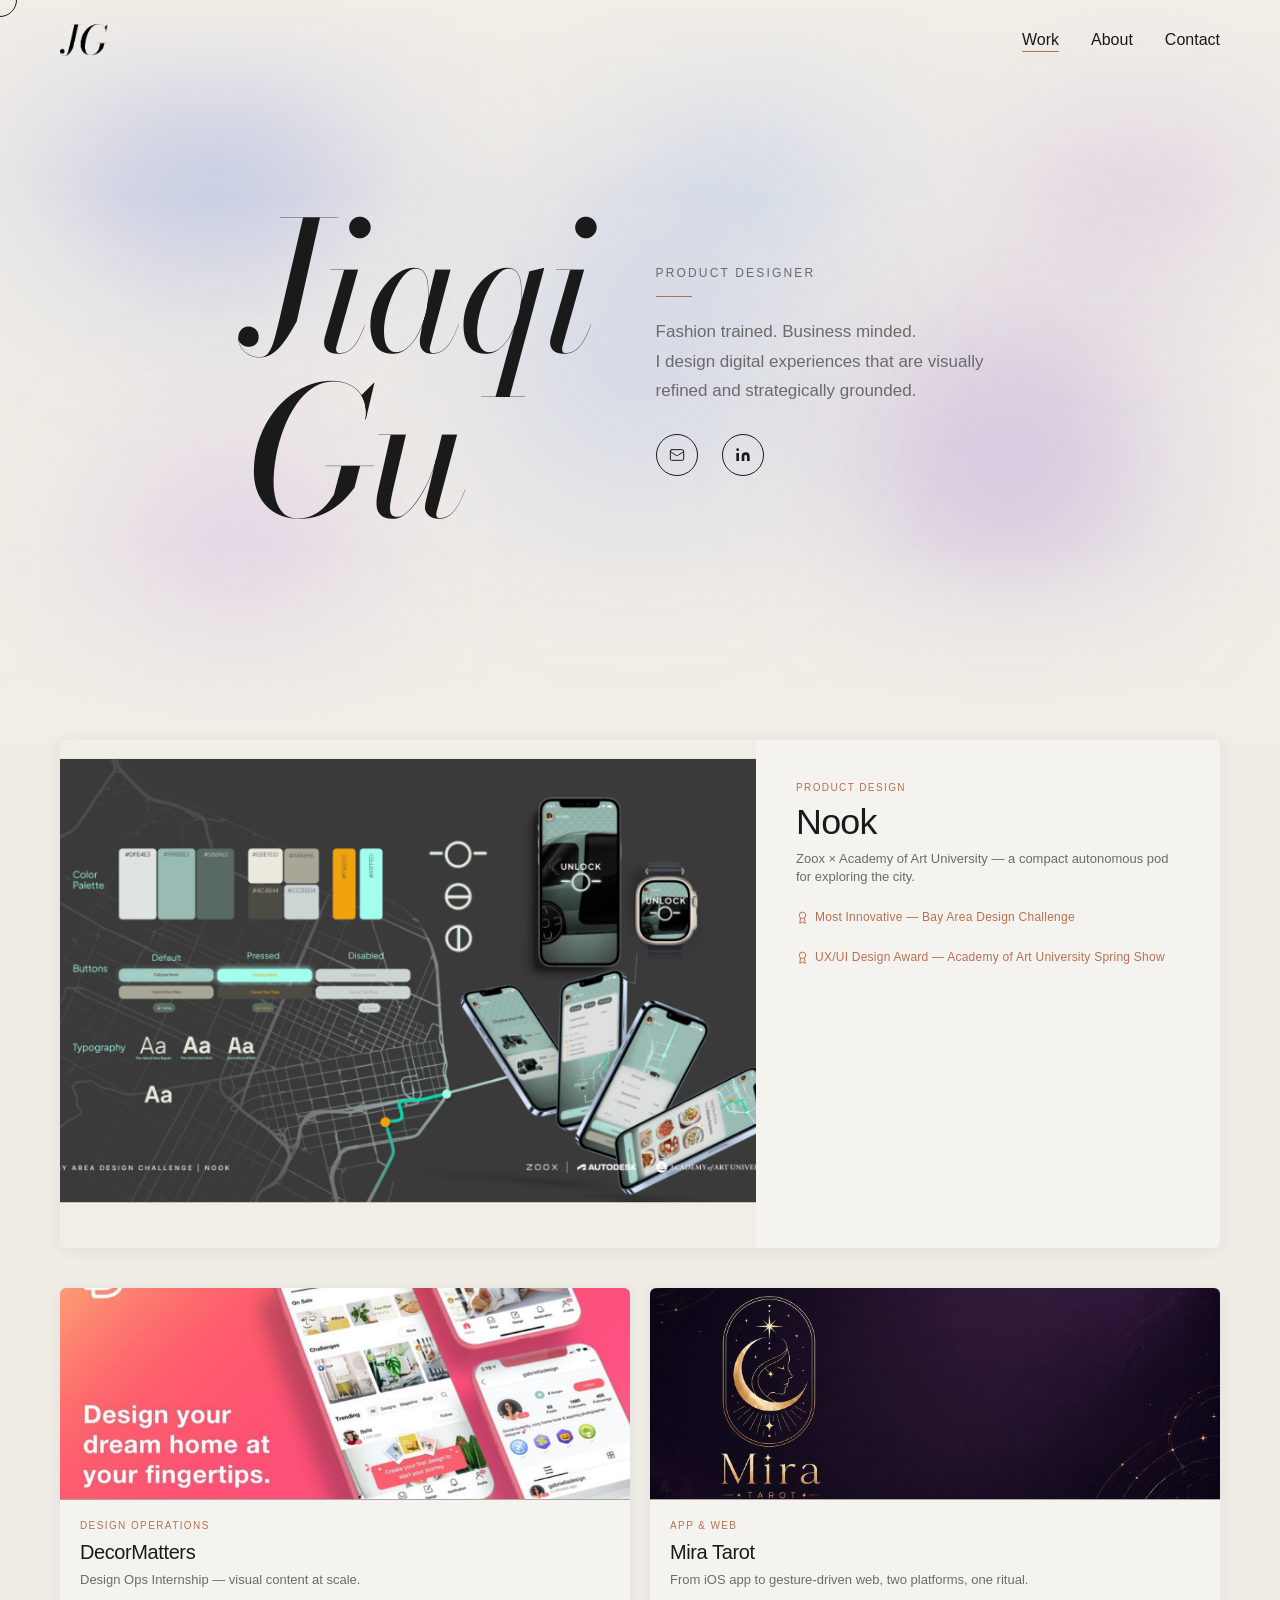
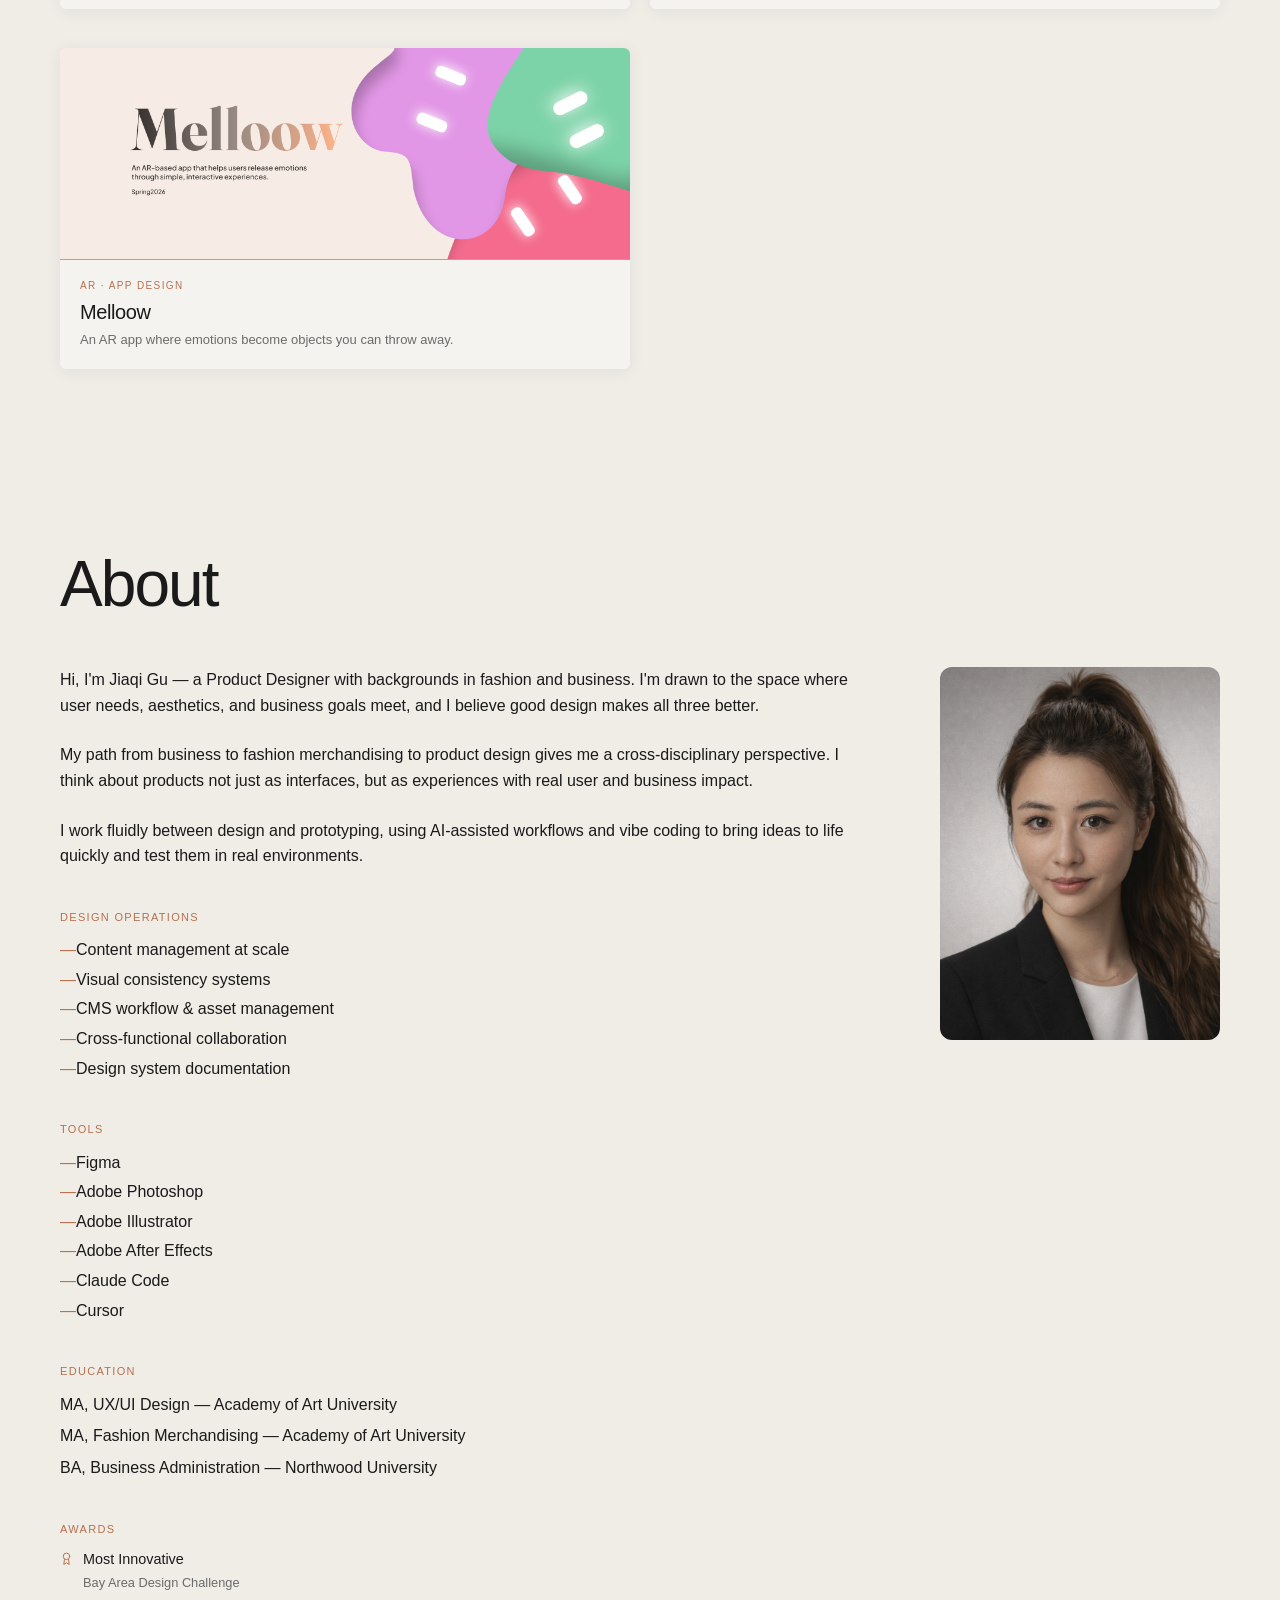
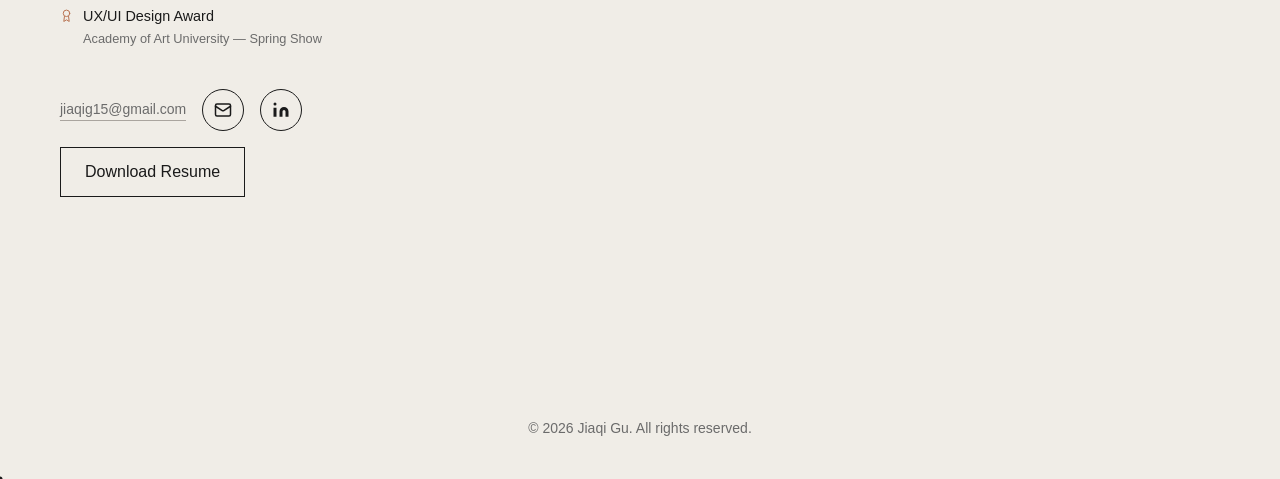
==== commit 9b5ee41f: "Update Nook cover image and increase work grid row gap Co-Authored-By: Claude Sonnet 4.6 <noreply@an" ====
--- a/index.html
+++ b/index.html
@@ -70,7 +70,7 @@
                     <div class="work-item-full">
                         <article class="work-item work-item-with-media work-item-featured">
                             <a href="project-1.html" class="work-link work-link-row">
-                                <div class="work-item-media-container" style="background-image: url('images/zoox.png');"></div>
+                                <div class="work-item-media-container" style="background-image: url('images/nook_cover.png');"></div>
                                 <div class="work-item-content-container work-item-content-featured">
                                     <span class="work-item-tag">Product Design</span>
                                     <h2 class="work-item-title">Nook</h2>
--- a/styles.css
+++ b/styles.css
@@ -535,7 +535,8 @@
 .work-list.show-all-grid {
     display: grid !important;
     grid-template-columns: 1fr 1fr !important;
-    gap: 16px !important;
+    column-gap: 20px !important;
+    row-gap: 40px !important;
 }
 
 .work-list.show-all-grid > .work-category {
@@ -1350,7 +1351,7 @@
 }
 
 .work-item-content-container::after {
-    content: 'View →';
+    content: 'View \2192';
     font-size: 11px;
     font-weight: 400;
     letter-spacing: 0.1em;
@@ -1464,18 +1465,8 @@
     }
 }
 
-/* Mobile: single column cards */
-@media (max-width: 600px) {
-    .work-list.show-all-grid {
-        grid-template-columns: 1fr !important;
-        gap: 16px !important;
-    }
-
-    .work-list.show-all-grid .work-item {
-        aspect-ratio: 16 / 9 !important;
-    }
-
-    /* Featured card: vertical stack on mobile */
+/* Medium viewports: stack featured card before text gets cramped */
+@media (max-width: 860px) {
     .work-list.show-all-grid > .work-category-featured article,
     .work-list.show-all-grid article.work-item-featured,
     .work-list.show-all-grid .work-item.work-item-featured,
@@ -1490,14 +1481,14 @@
     }
     .work-link-row .work-item-media-container {
         width: 100% !important;
-        height: 200px !important;
+        height: 280px !important;
         flex-shrink: 0;
     }
     .work-link-row .work-item-content-container {
         width: 100% !important;
         height: auto !important;
         min-height: 0 !important;
-        padding: 18px 20px !important;
+        padding: 24px 28px !important;
         align-items: flex-start;
         justify-content: flex-start !important;
         text-align: left;
@@ -1510,6 +1501,26 @@
         overflow: visible !important;
         text-overflow: unset !important;
     }
+}
+
+/* Mobile: single column cards */
+@media (max-width: 600px) {
+    .work-list.show-all-grid {
+        grid-template-columns: 1fr !important;
+        gap: 16px !important;
+    }
+
+    .work-list.show-all-grid .work-item {
+        aspect-ratio: 16 / 9 !important;
+    }
+
+    /* Tighten image height and padding on small phones */
+    .work-link-row .work-item-media-container {
+        height: 200px !important;
+    }
+    .work-link-row .work-item-content-container {
+        padding: 18px 20px !important;
+    }
 
     .work-intro-name strong {
         font-size: 36px;
@@ -1544,7 +1555,8 @@
 /* iPad: keep 2 columns, tighten spacing */
 @media (min-width: 601px) and (max-width: 1024px) {
     .work-list.show-all-grid {
-        gap: 16px !important;
+        column-gap: 20px !important;
+        row-gap: 40px !important;
     }
 
     .work-intro-name strong {
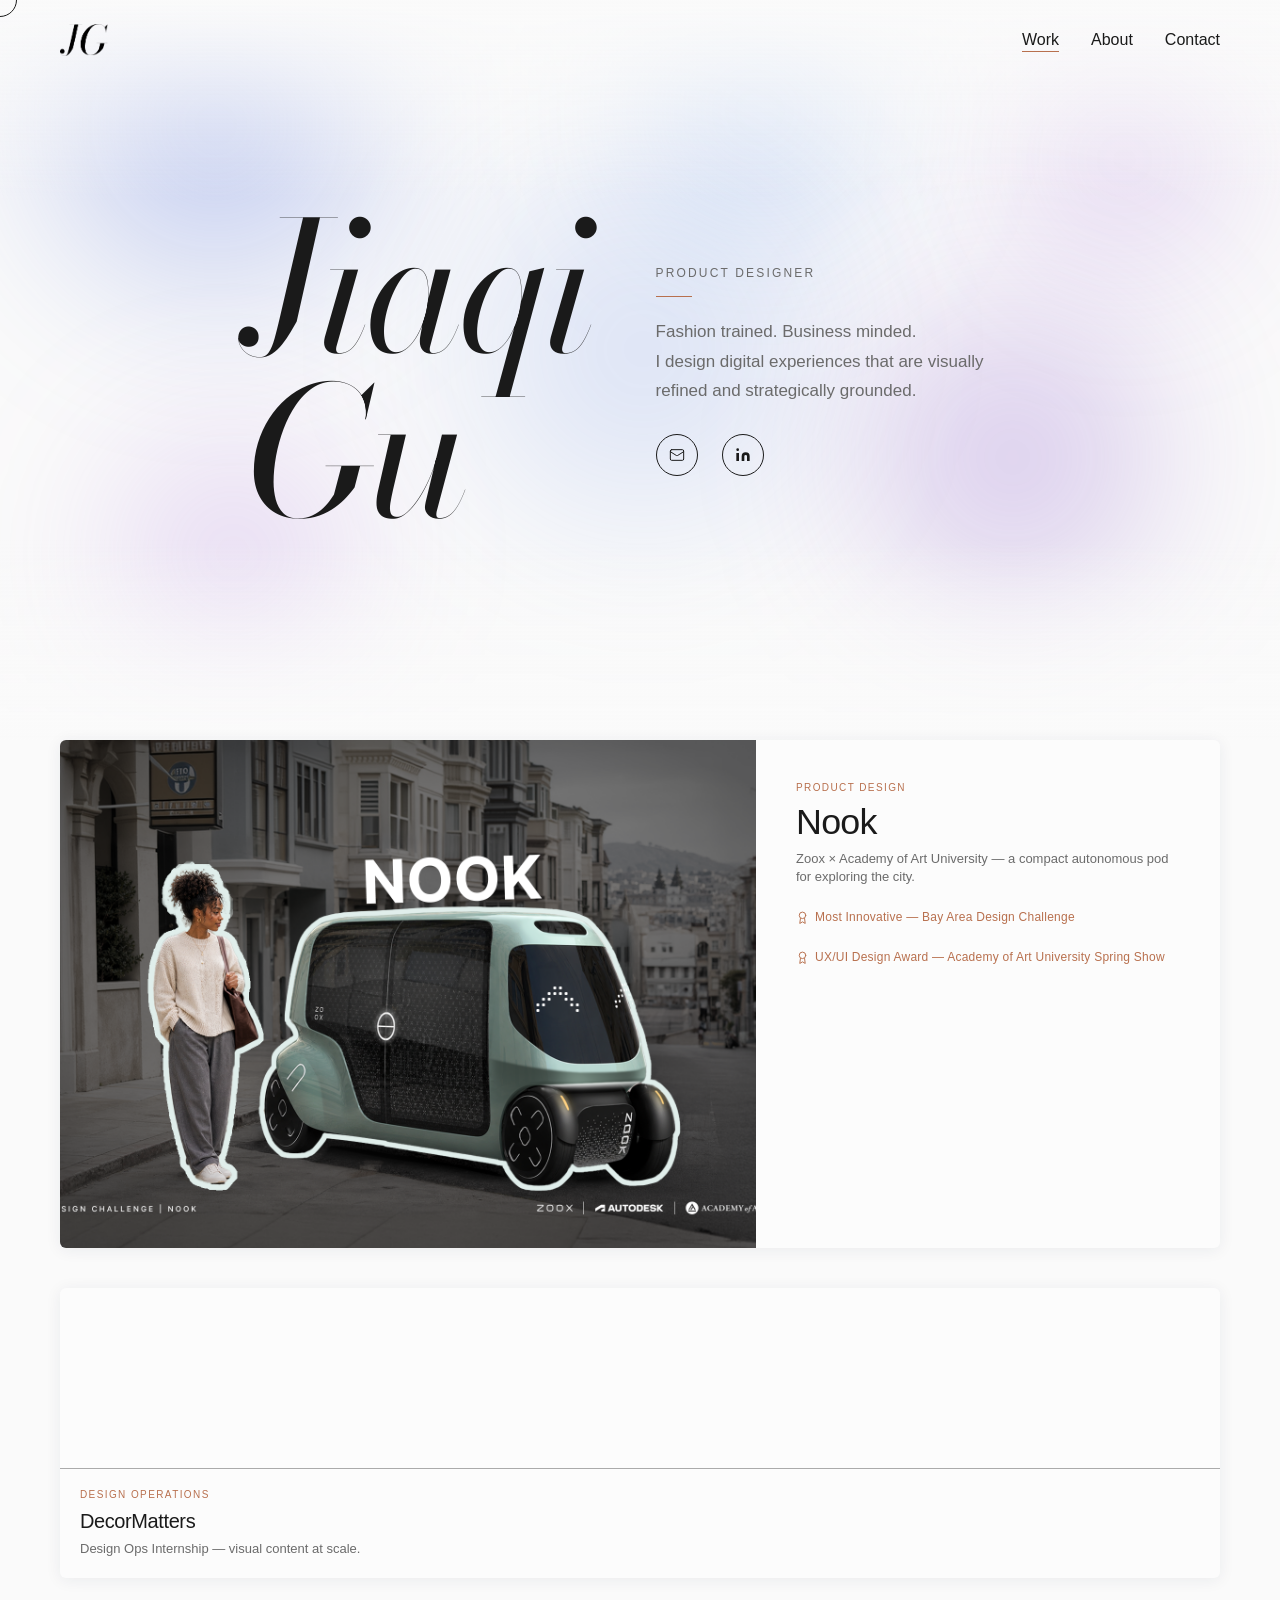
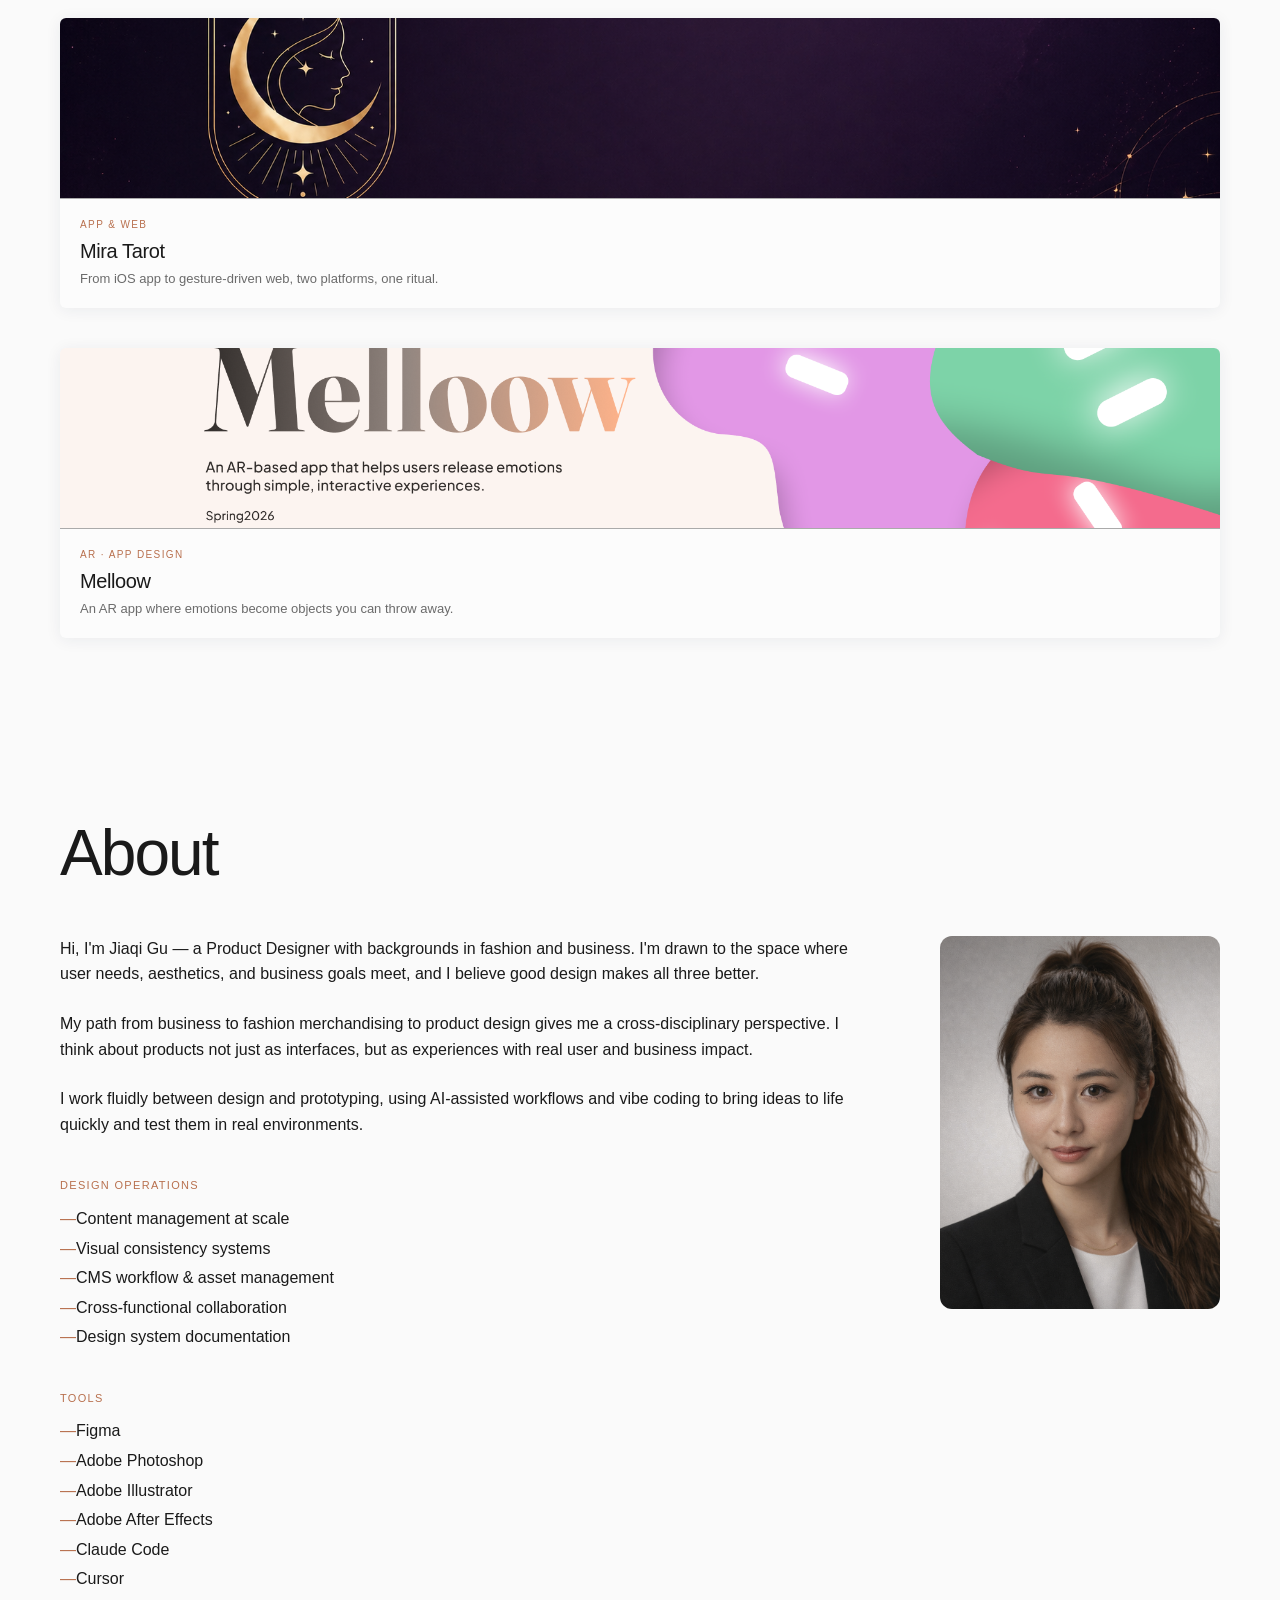
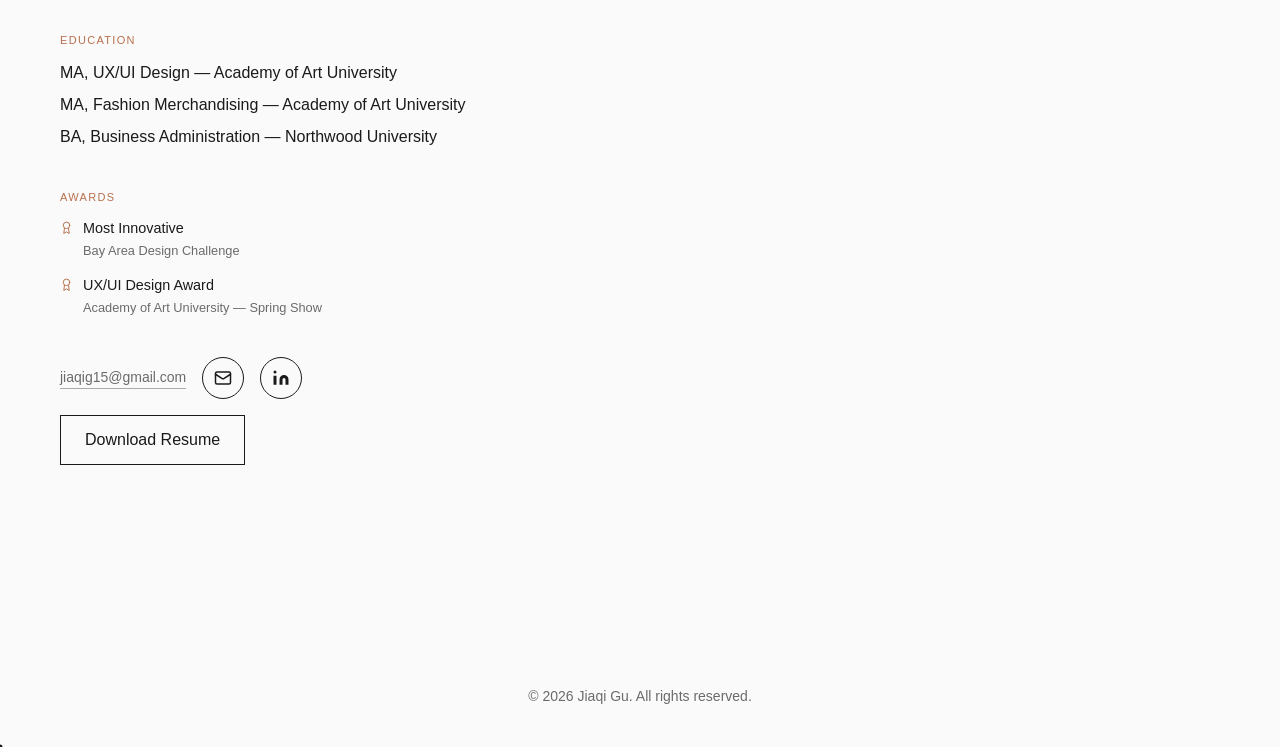
==== commit c718b1ee: "Refresh color scheme and update work grid layout - Background: #F0EDE7 → #FAFAFA (cooler, cleaner) -" ====
--- a/index.html
+++ b/index.html
@@ -70,7 +70,7 @@
                     <div class="work-item-full">
                         <article class="work-item work-item-with-media work-item-featured">
                             <a href="project-1.html" class="work-link work-link-row">
-                                <div class="work-item-media-container" style="background-image: url('images/nook_cover.png');"></div>
+                                <div class="work-item-media-container" style="background-image: url('images/zoox_cover.png');"></div>
                                 <div class="work-item-content-container work-item-content-featured">
                                     <span class="work-item-tag">Product Design</span>
                                     <h2 class="work-item-title">Nook</h2>
@@ -90,12 +90,12 @@
                 </div>
 
                 <!-- Web Design -->
-                <div class="work-category" data-category="web-design">
+                <div class="work-category work-category-solo" data-category="web-design">
                     <h3 class="work-category-title" style="display: none;">Web Design</h3>
                     <div class="work-item-full">
                         <article class="work-item work-item-with-media">
                             <a href="project-2.html" class="work-link work-link-column">
-                                <div class="work-item-media-container" style="background-image: url('images/decormatters.png');"></div>
+                                <div class="work-item-media-container" style="background-image: url('images/decormatters_cover.png');"></div>
                                 <div class="work-item-content-container">
                                     <span class="work-item-tag">Design Operations</span>
                                     <h2 class="work-item-title">DecorMatters</h2>
@@ -107,7 +107,7 @@
                 </div>
 
                 <!-- Rebranding -->
-                <div class="work-category" data-category="rebranding">
+                <div class="work-category work-category-solo" data-category="rebranding">
                     <h3 class="work-category-title" style="display: none;">Rebranding</h3>
                     <div class="work-item-full">
                         <article class="work-item work-item-with-media">
@@ -124,7 +124,7 @@
                 </div>
 
                 <!-- Web Design 2 -->
-                <div class="work-category" data-category="web-design">
+                <div class="work-category work-category-solo" data-category="web-design">
                     <h3 class="work-category-title" style="display: none;">Web Design</h3>
                     <div class="work-item-full">
                         <article class="work-item work-item-with-media">
--- a/styles.css
+++ b/styles.css
@@ -153,8 +153,8 @@
     /* Color Variables */
     --text-primary: #1A1A1A;
     --text-secondary: #6B6B6B;
-    --text-light: #AAA59F;
-    --bg-primary: #F0EDE7;
+    --text-light: #AAAAAA;
+    --bg-primary: #FAFAFA;
     --accent: #B8704E;
     
     /* Font Variables */
@@ -210,7 +210,7 @@
 
 @media (hover: none) {
     .navbar {
-        background-color: rgba(248, 244, 240, 0.75);
+        background-color: rgba(250, 250, 250, 0.75);
         backdrop-filter: blur(12px);
         -webkit-backdrop-filter: blur(12px);
     }
@@ -1391,6 +1391,12 @@
     aspect-ratio: 16 / 9 !important;
 }
 
+/* Solo card: span full row */
+.work-list.show-all-grid > .work-category.work-category-solo article {
+    grid-column: 1 / -1 !important;
+    aspect-ratio: 16 / 4 !important;
+}
+
 .work-link-row {
     display: flex;
     flex-direction: row;
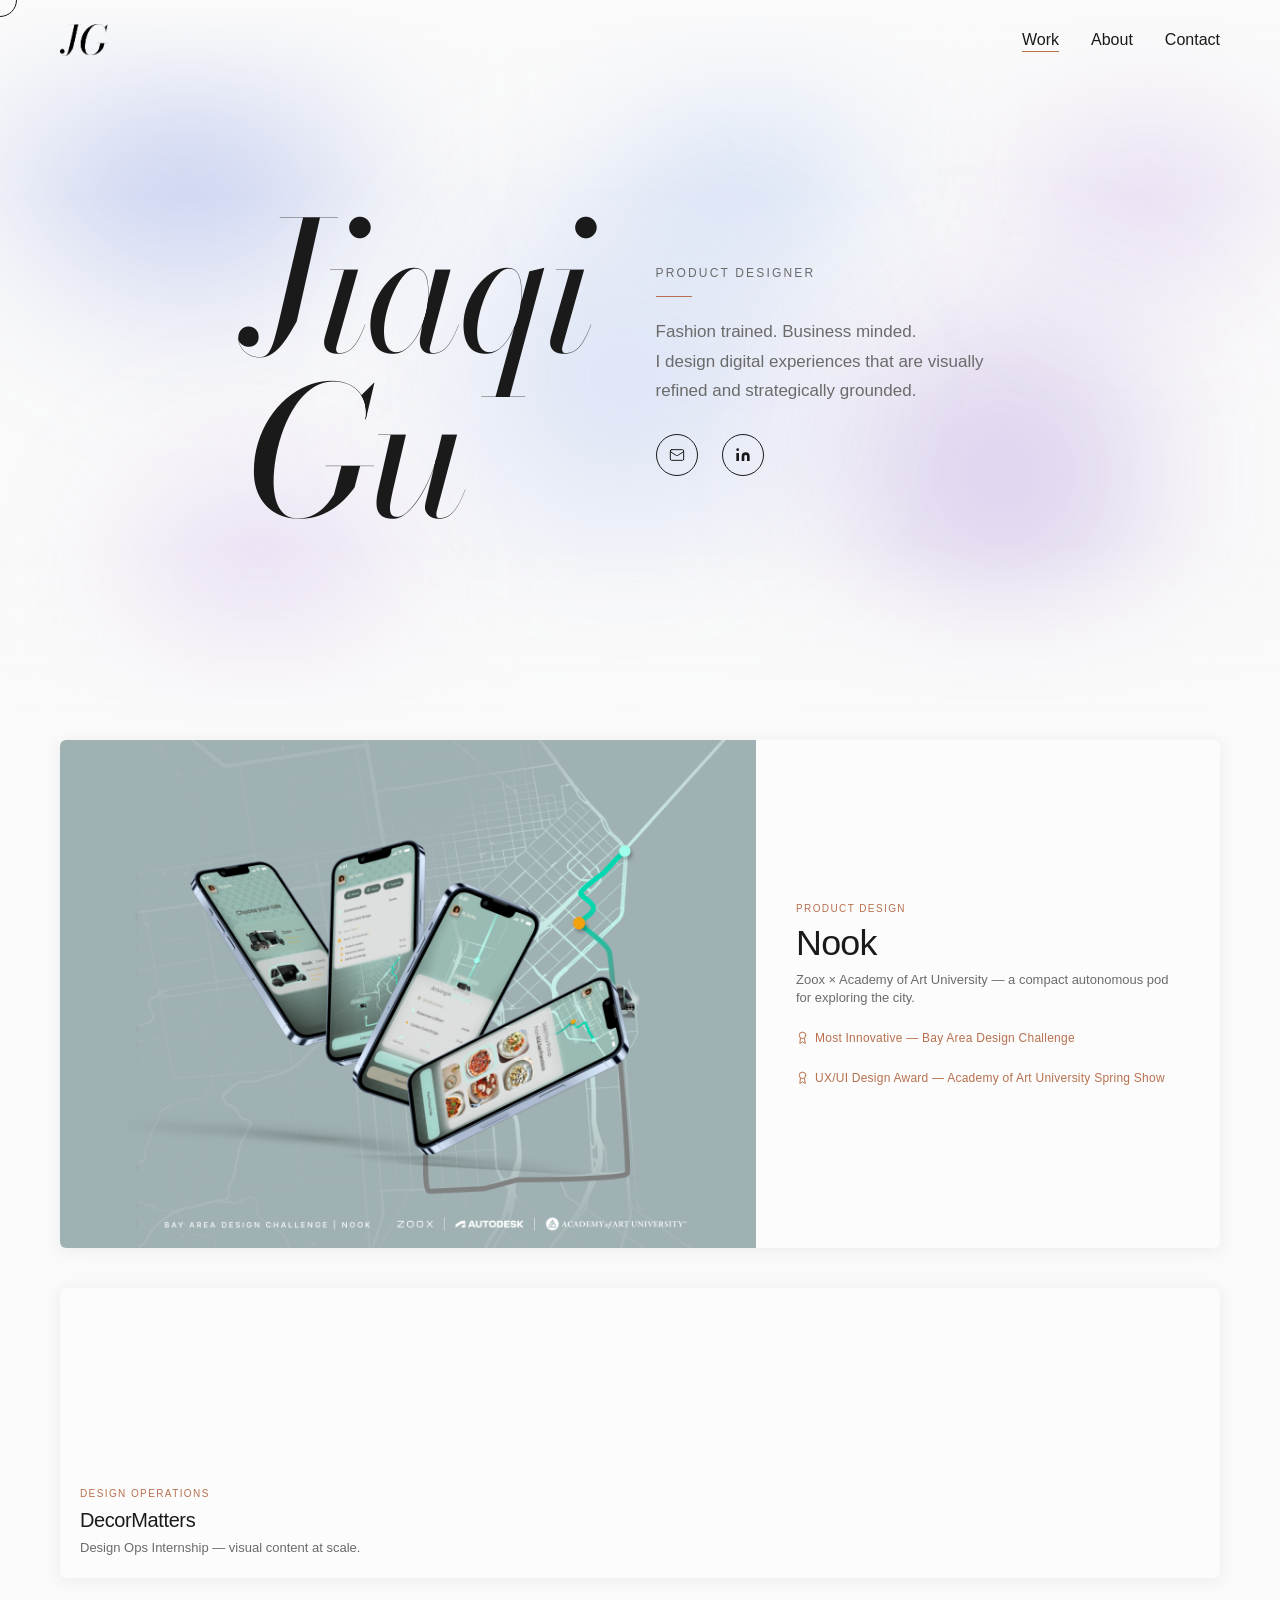
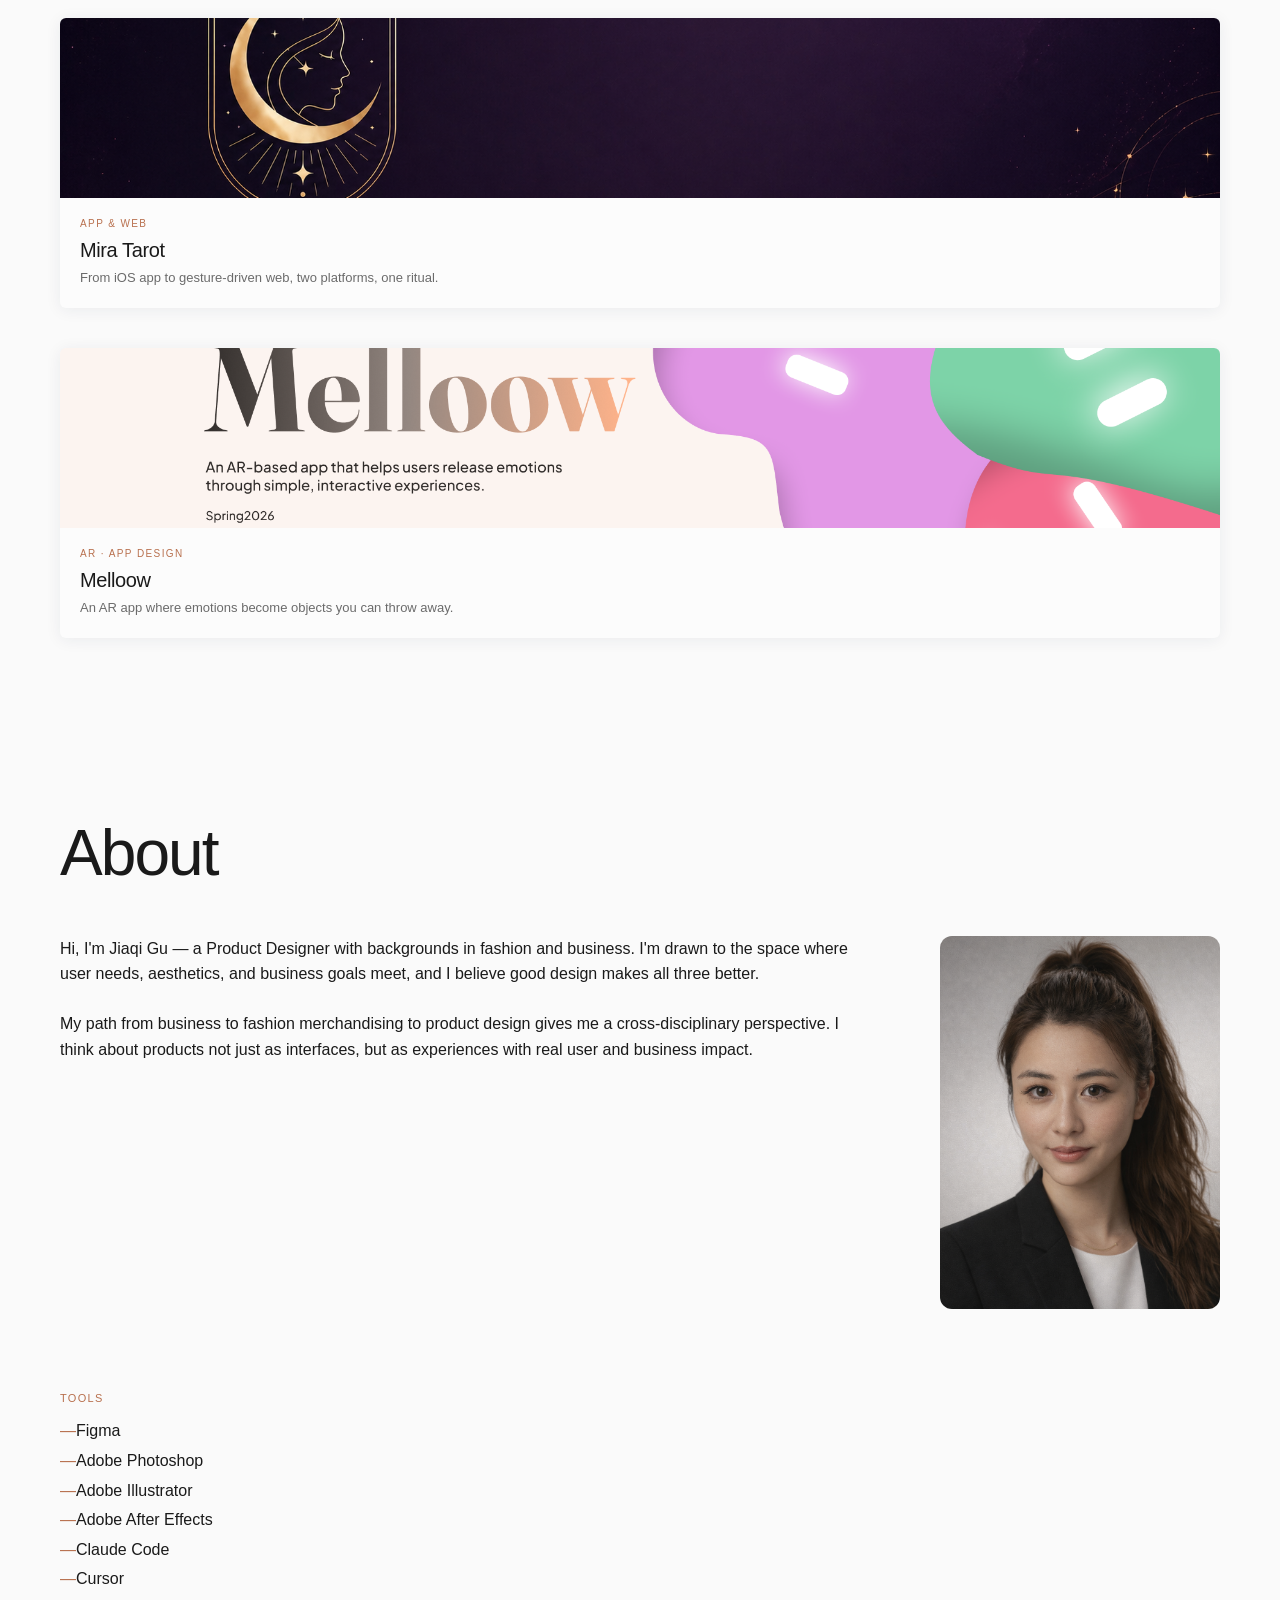
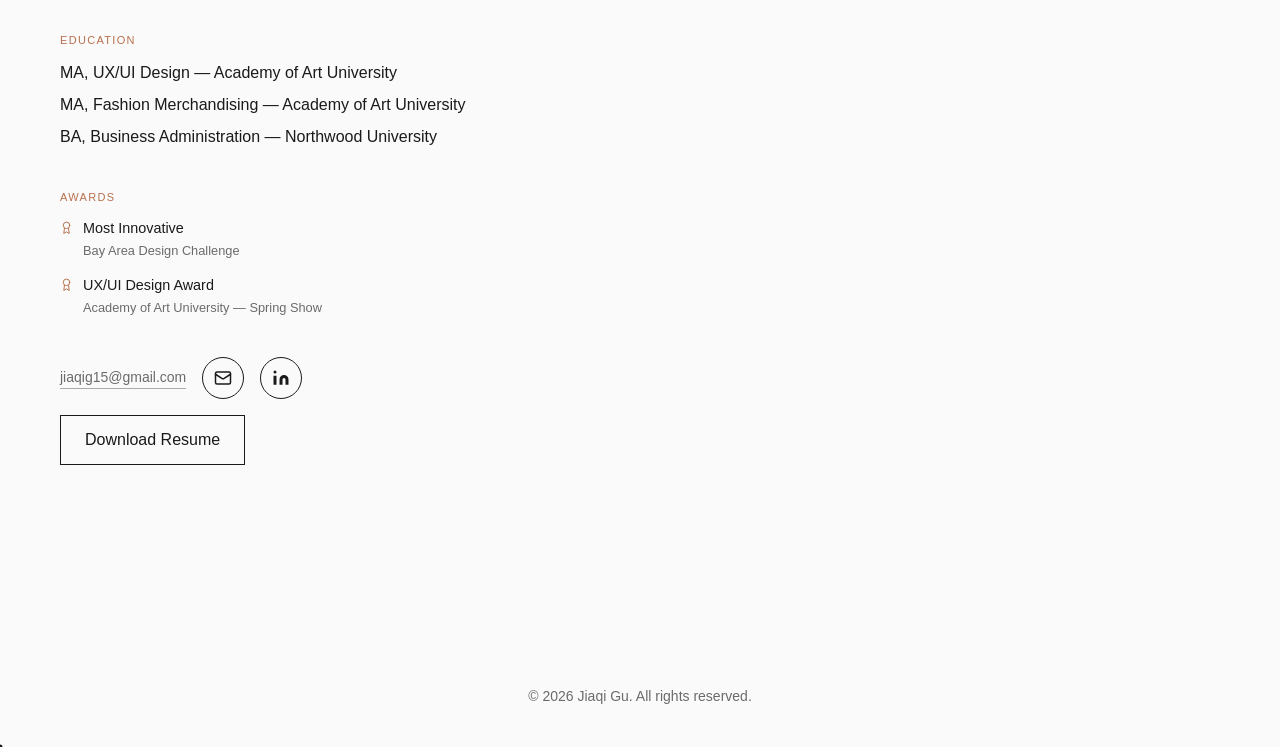
==== commit e00b6c3a: "Update Nook cover, remove duplicate VIEW label, fix border - New nook_cover.png (UI mockups on teal " ====
--- a/index.html
+++ b/index.html
@@ -70,7 +70,7 @@
                     <div class="work-item-full">
                         <article class="work-item work-item-with-media work-item-featured">
                             <a href="project-1.html" class="work-link work-link-row">
-                                <div class="work-item-media-container" style="background-image: url('images/zoox_cover.png');"></div>
+                                <div class="work-item-media-container" style="background-image: url('images/nook_cover.png');"></div>
                                 <div class="work-item-content-container work-item-content-featured">
                                     <span class="work-item-tag">Product Design</span>
                                     <h2 class="work-item-title">Nook</h2>
--- a/styles.css
+++ b/styles.css
@@ -1301,7 +1301,6 @@
     padding: 18px 20px;
     gap: 6px;
     box-sizing: border-box;
-    border-top: 1px solid var(--text-light);
 }
 
 .work-item-tag {
@@ -1350,23 +1349,6 @@
     color: var(--text-secondary);
 }
 
-.work-item-content-container::after {
-    content: 'View \2192';
-    font-size: 11px;
-    font-weight: 400;
-    letter-spacing: 0.1em;
-    text-transform: uppercase;
-    color: var(--accent);
-    margin-top: auto;
-    opacity: 0;
-    transform: translateY(4px);
-    transition: opacity 0.25s ease, transform 0.25s ease;
-}
-
-.work-item-with-media:hover .work-item-content-container::after {
-    opacity: 1;
-    transform: translateY(0);
-}
 
 .work-link-column {
     flex-direction: column;
@@ -1468,6 +1450,22 @@
 
     .work-intro-name strong {
         font-size: 40px;
+    }
+}
+
+/* Solo cards on small screens: fixed image height instead of aspect-ratio */
+@media (max-width: 860px) {
+    .work-list.show-all-grid > .work-category.work-category-solo article {
+        aspect-ratio: unset !important;
+        height: auto !important;
+    }
+    .work-list.show-all-grid > .work-category.work-category-solo .work-item-media-container {
+        height: 220px !important;
+        width: 100% !important;
+    }
+    .work-list.show-all-grid > .work-category.work-category-solo .work-item-content-container {
+        height: auto !important;
+        min-height: 0 !important;
     }
 }
 
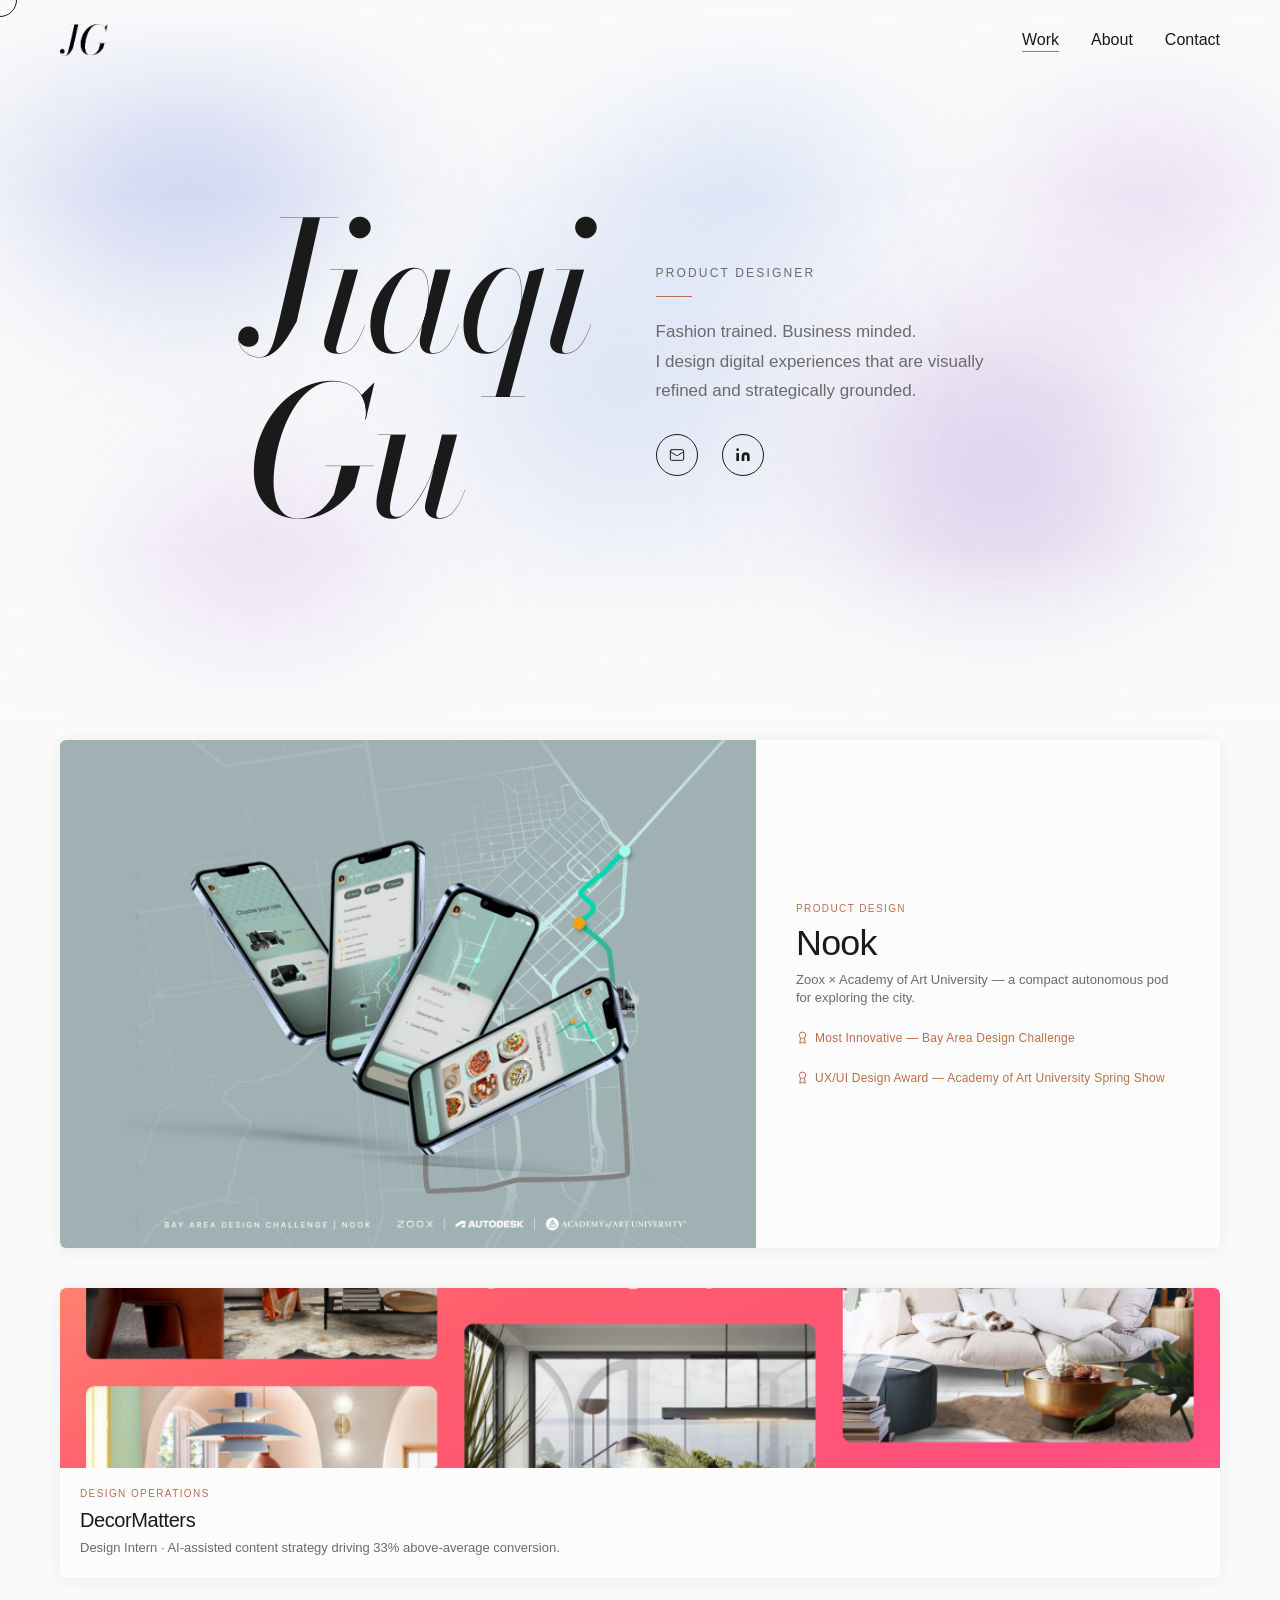
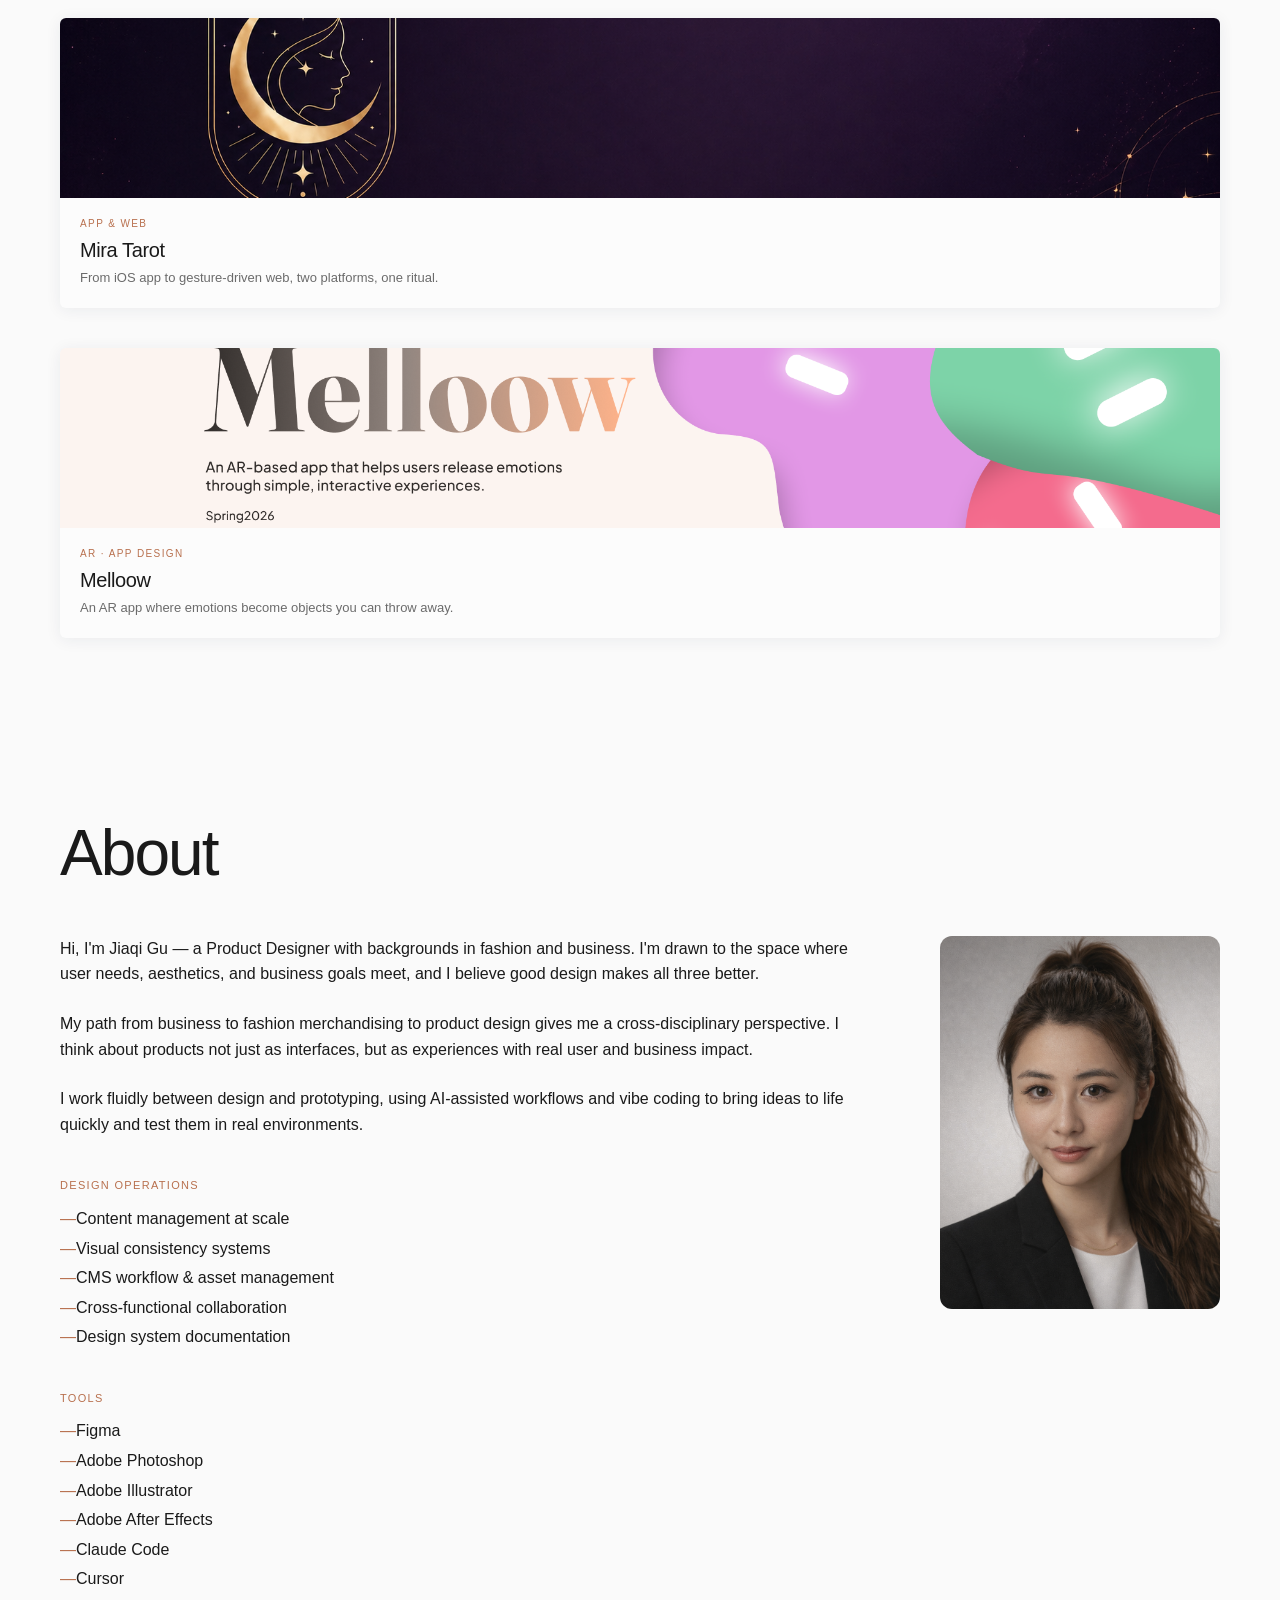
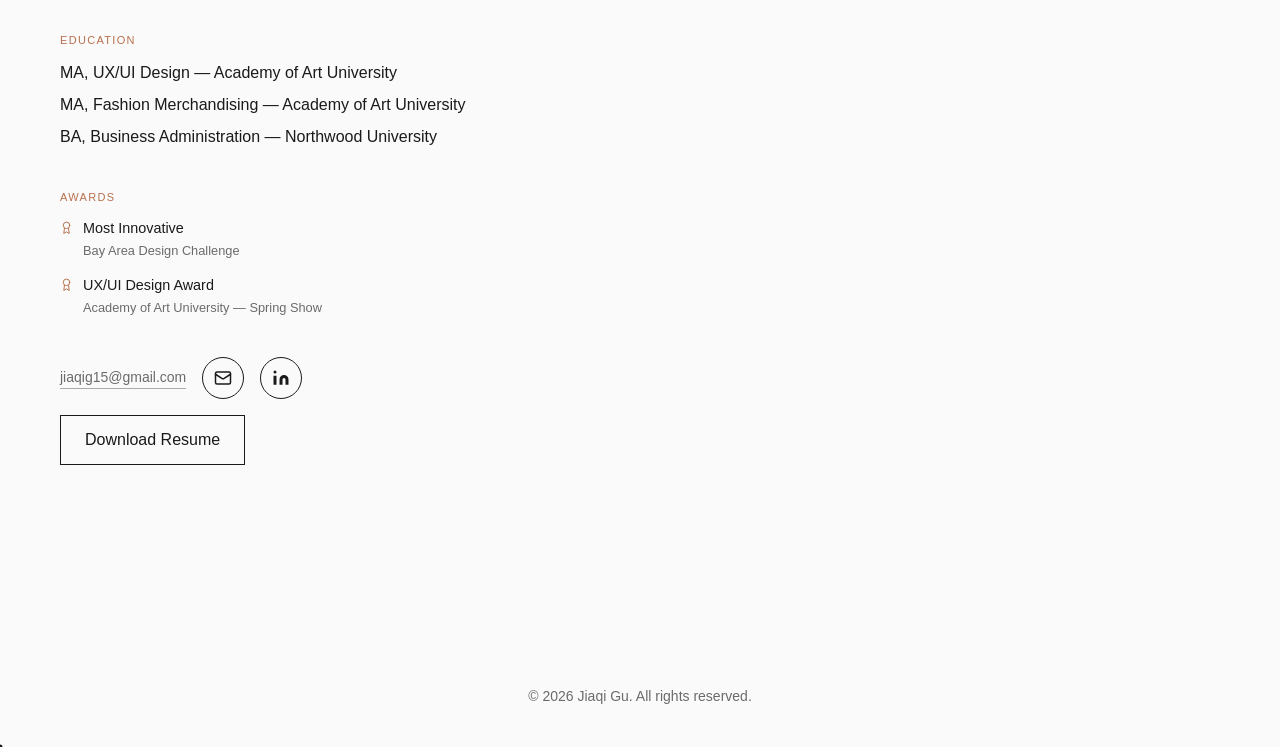
==== commit ae6a1a74: "Update DecorMatters case study with AI content and filter sections - Add AI-Assisted Content Creatio" ====
--- a/index.html
+++ b/index.html
@@ -99,7 +99,7 @@
                                 <div class="work-item-content-container">
                                     <span class="work-item-tag">Design Operations</span>
                                     <h2 class="work-item-title">DecorMatters</h2>
-                                    <p class="work-item-subtitle">Design Ops Internship — visual content at scale.</p>
+                                    <p class="work-item-subtitle">Design Intern · AI-assisted content strategy driving 33% above-average conversion.</p>
                                 </div>
                             </a>
                         </article>
